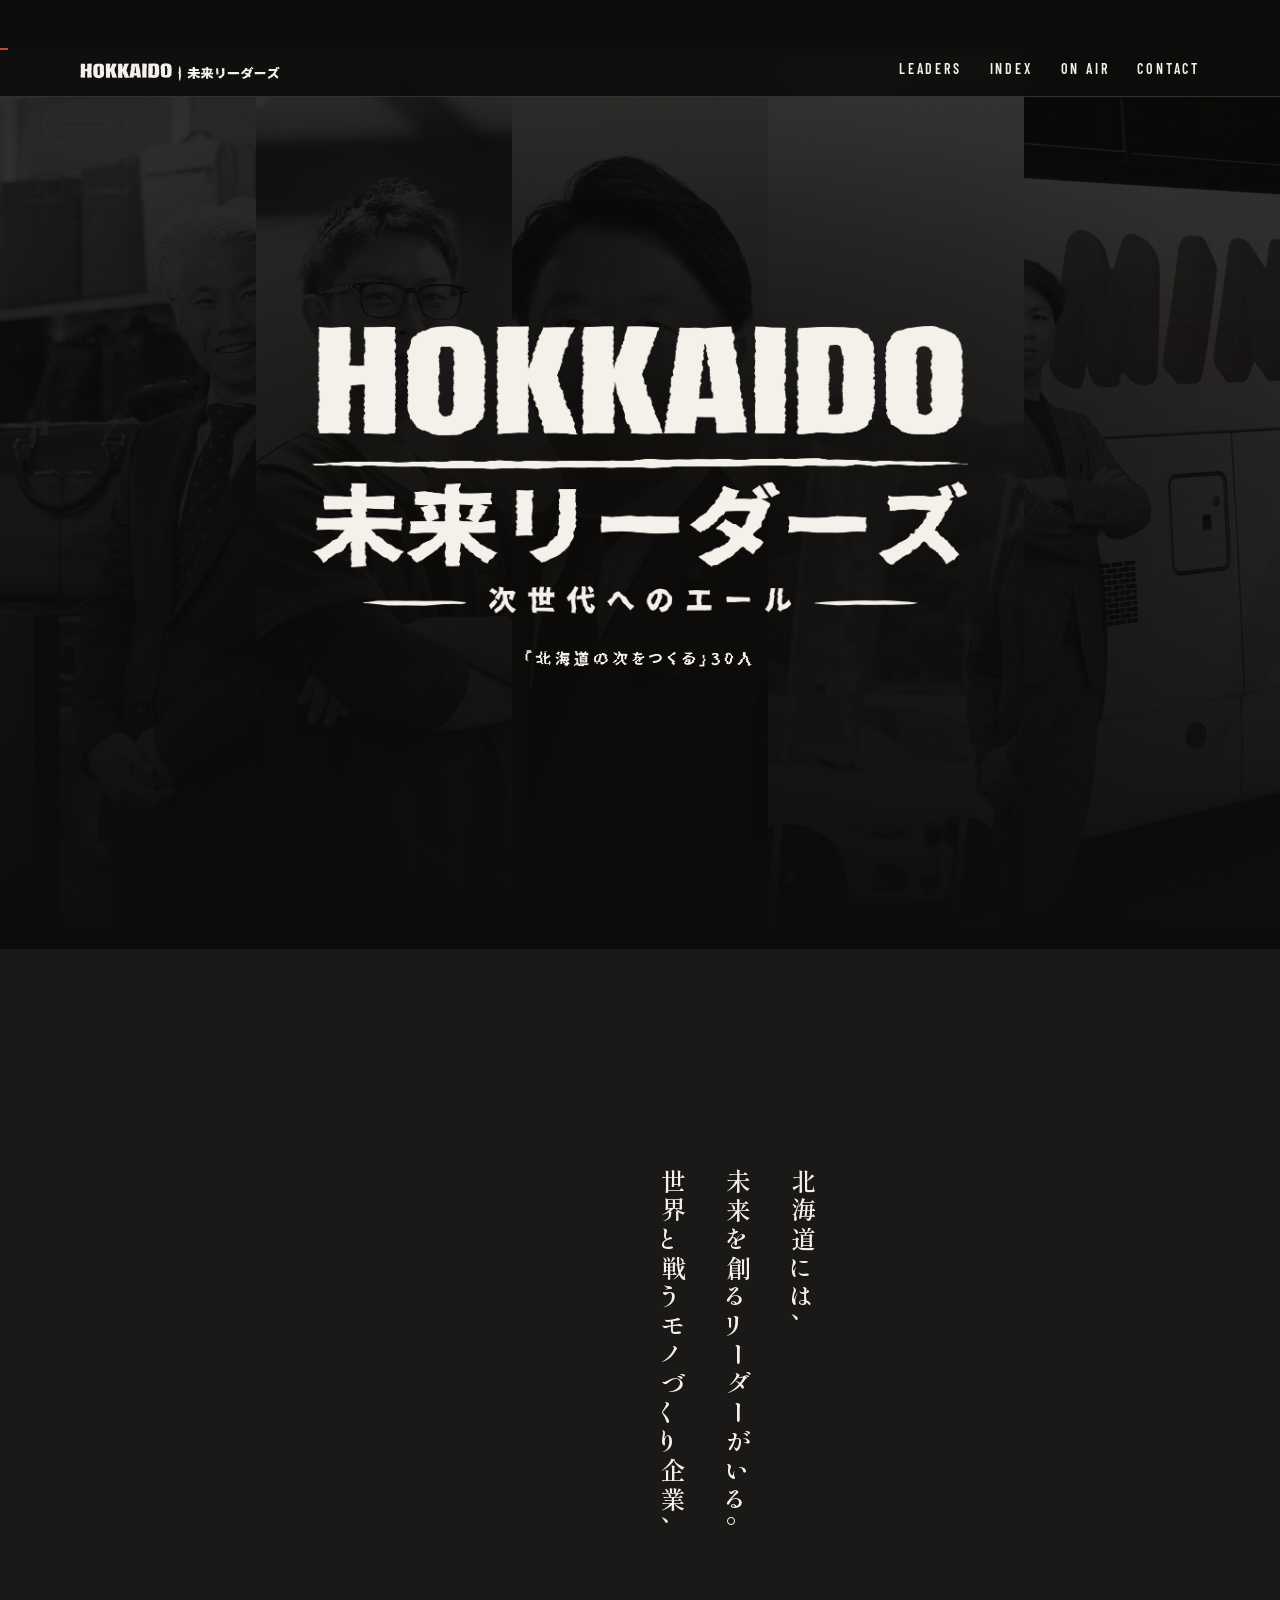
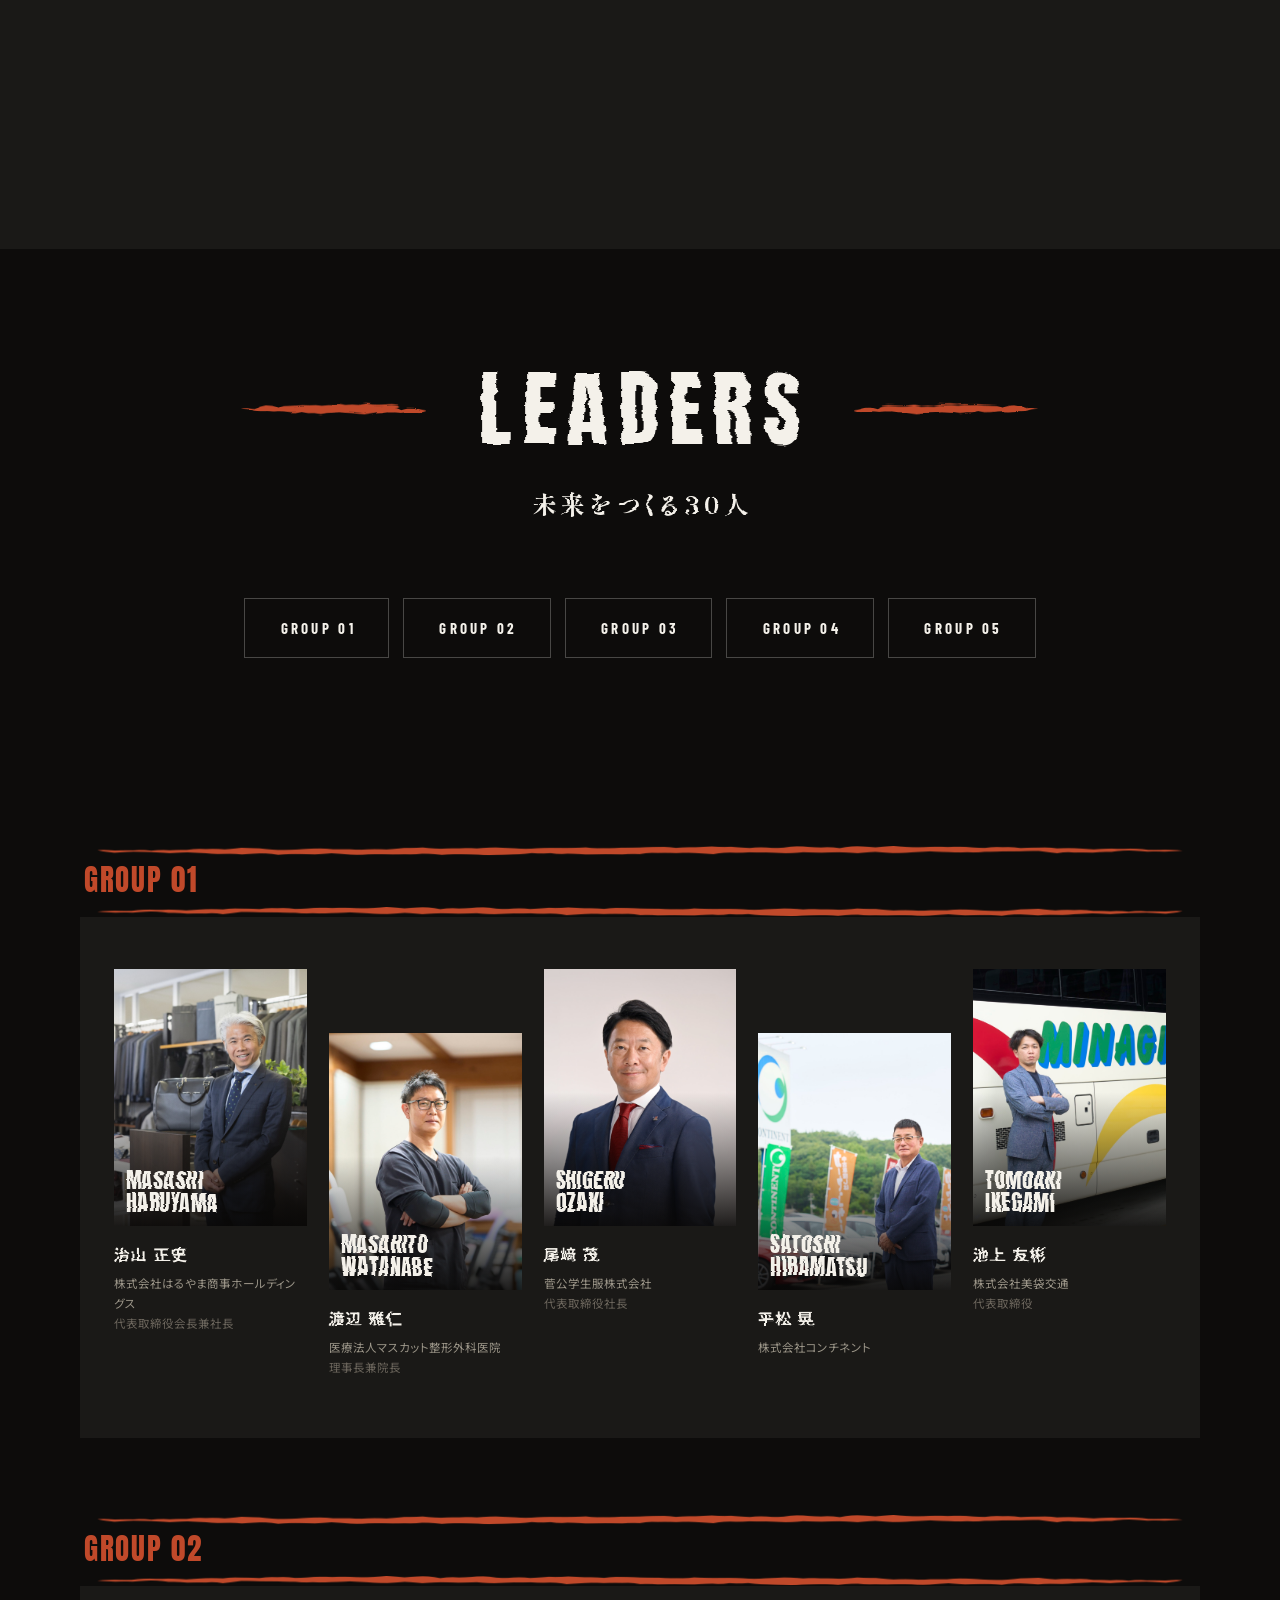
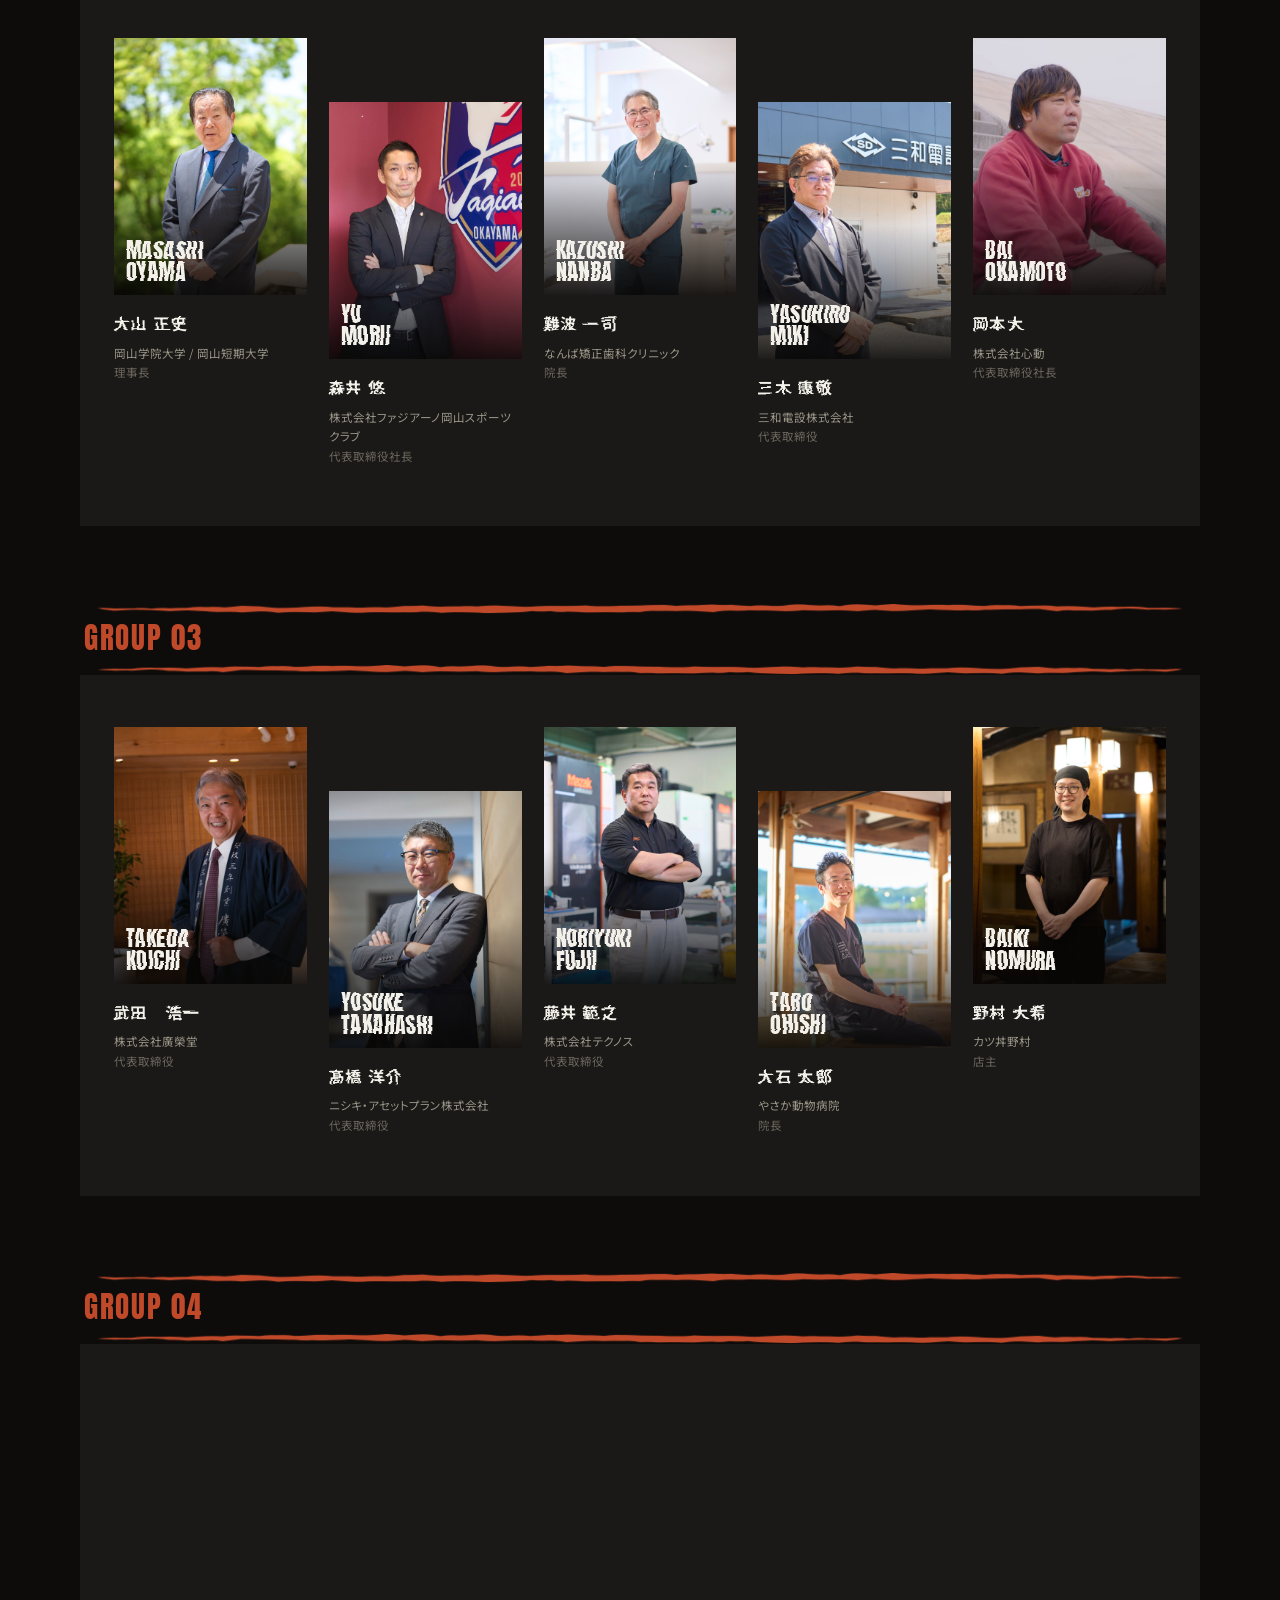
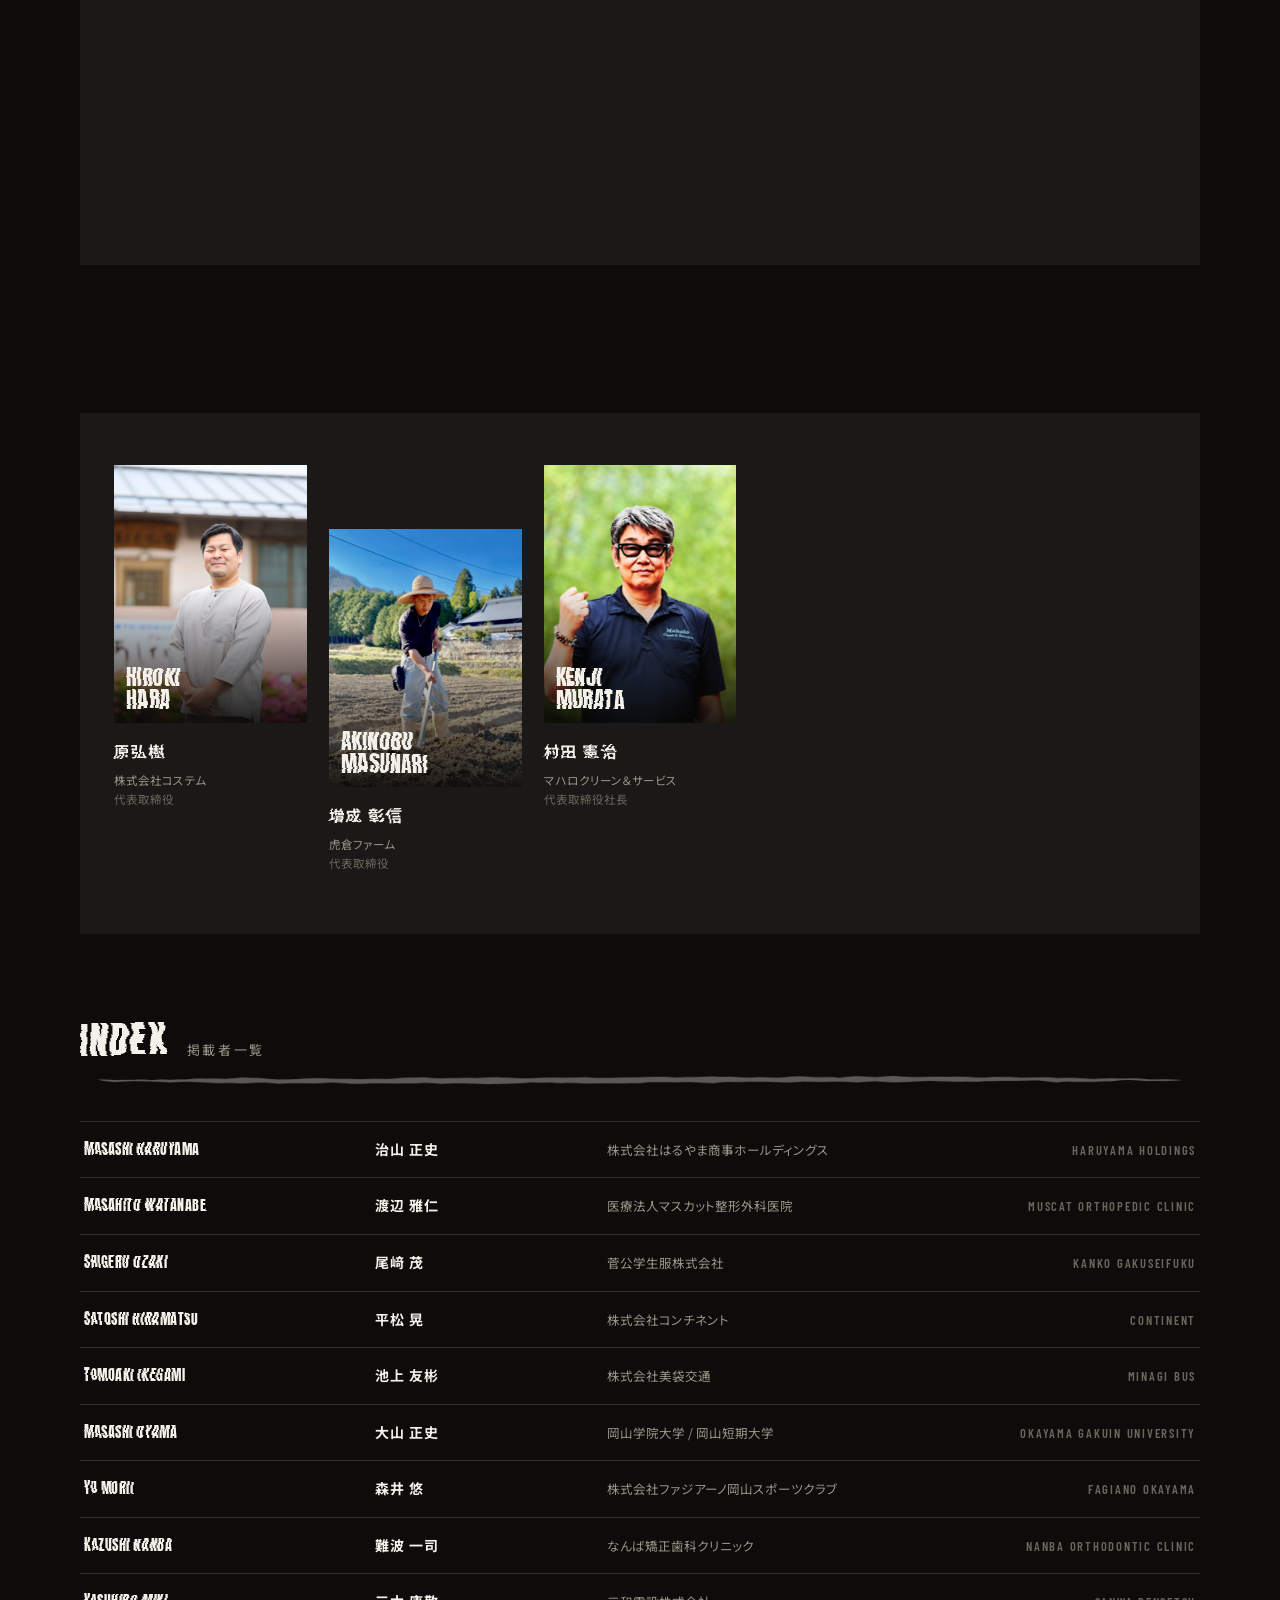
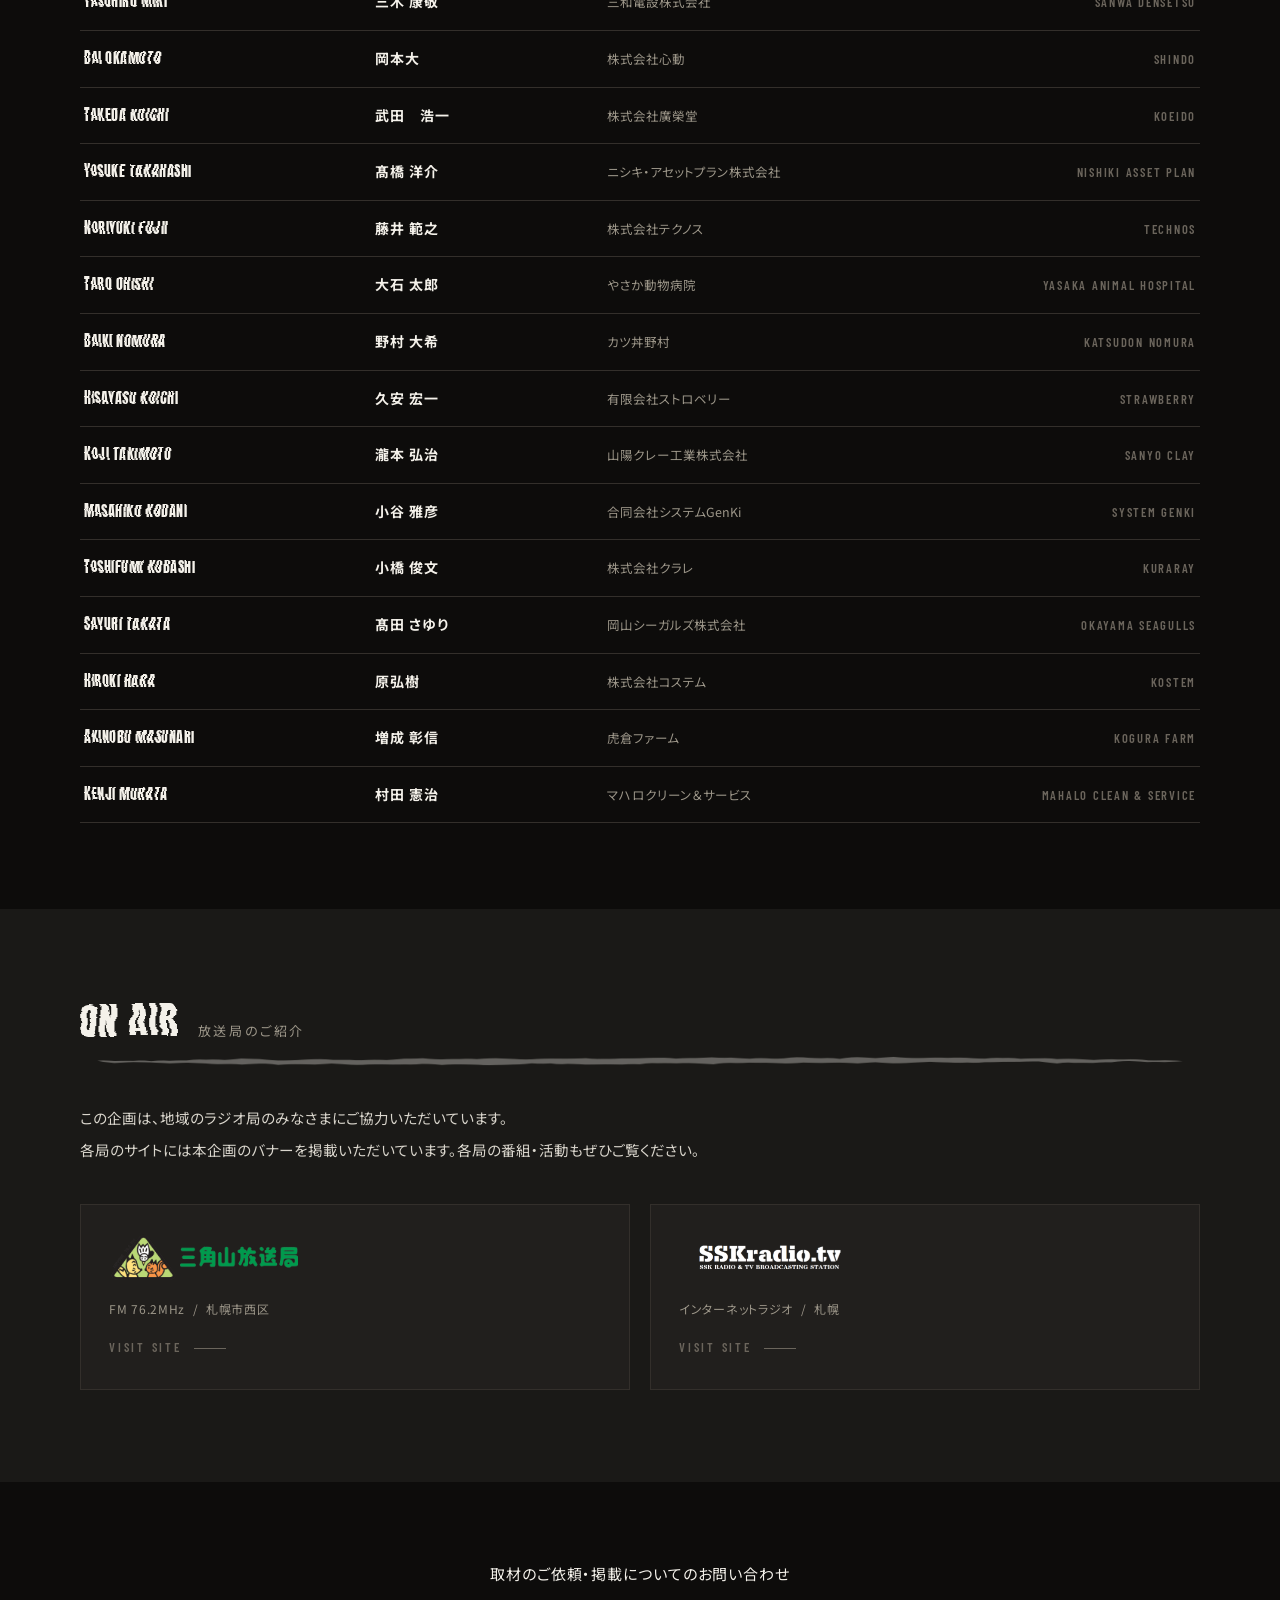
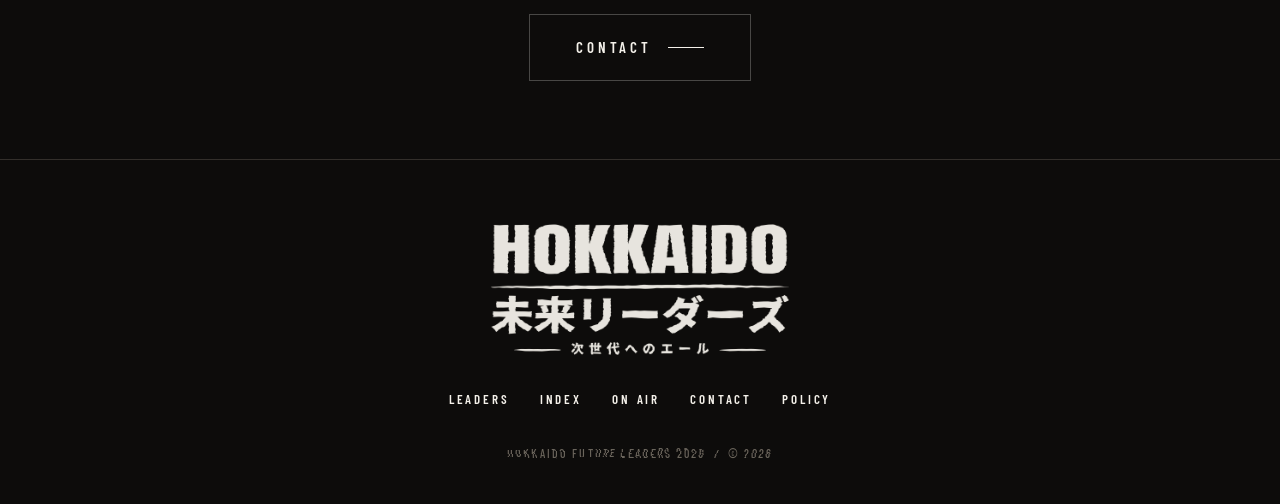
==== index.html @ ce57f274 "HOKKAIDO 未来リーダーズ 静的サイト一式 - トップ / 記事 / ポリシー / お問い合わせの 4 ページ - 記事は article.html?id=<slug> の 1 テンプレート +" ====
<!DOCTYPE html>
<html lang="ja">
<head>
<meta charset="utf-8">
<meta name="viewport" content="width=device-width,initial-scale=1">
<title>HOKKAIDO 未来リーダーズ 2026 ─ 次世代へのエール</title>
<meta name="description" content="北海道には、未来を創造するリーダーがいる。各地で事業を営む30人の言葉を記録するインタビューメディア。">
<link rel="preconnect" href="https://fonts.googleapis.com">
<link rel="preconnect" href="https://fonts.gstatic.com" crossorigin>
<link href="https://fonts.googleapis.com/css2?family=Anton&family=Barlow+Condensed:wght@500;600;700&family=Noto+Sans+JP:wght@400;500;700;900&family=Shippori+Mincho:wght@600;800&display=swap" rel="stylesheet">
<link rel="stylesheet" href="assets/css/style.css">
</head>
<body>

<!-- ロゴと同じ荒れた質感をつくるフィルター群 -->
<svg class="u-defs" aria-hidden="true" focusable="false"><defs>
  <filter id="rough" x="-8%" y="-18%" width="116%" height="136%">
    <feTurbulence type="fractalNoise" baseFrequency="0.011 0.08" numOctaves="3" seed="7" result="n"/>
    <feDisplacementMap in="SourceGraphic" in2="n" scale="9" xChannelSelector="R" yChannelSelector="G"/>
  </filter>
  <filter id="rough-s" x="-6%" y="-14%" width="112%" height="128%">
    <feTurbulence type="fractalNoise" baseFrequency="0.018 0.11" numOctaves="2" seed="3" result="n"/>
    <feDisplacementMap in="SourceGraphic" in2="n" scale="4.2" xChannelSelector="R" yChannelSelector="G"/>
  </filter>
</defs></svg>

<header class="l-header">
  <div class="l-header__bar">
    <a class="l-header__logo" href="index.html"><img src="assets/img/logo_h_white.png" alt="HOKKAIDO 未来リーダーズ"></a>
    <nav class="l-header__nav">
      <a href="#leaders">LEADERS</a><a href="#index">INDEX</a>
      <a href="#media">ON AIR</a><a href="contact.html">CONTACT</a>
    </nav>
  </div>
</header>

<main>

  <section class="p-hero">
    <!-- 横に流れる人物写真は assets/js/site.js が data.js から生成します -->
    <div class="p-hero__strip"></div>
      <div class="p-hero__cell p-hero__cell--2"></div>
      <div class="p-hero__cell p-hero__cell--3"></div>
      <div class="p-hero__cell p-hero__cell--4"></div>
      <div class="p-hero__cell p-hero__cell--5"></div>
      <div class="p-hero__cell p-hero__cell--6"></div>
    </div>
    <div class="p-hero__veil"></div>
    <div class="p-hero__body">
      <img class="p-hero__logo" src="assets/img/logo_white.png" alt="HOKKAIDO 未来リーダーズ 次世代へのエール">
      <p class="p-hero__cap">「北海道の次をつくる」30人</p>
    </div>
  </section>

  <section class="p-intro">
    <div class="l-wrap">
      <div class="p-intro__grid">
        <p class="p-intro__copy">
          北海道には、<br>未来を創るリーダーがいる。<br>
          世界と戦うモノづくり企業、<br>
          新たな価値を生み出す起業家、<br>
          地域の絆を深めるキーパーソン……<br>
          その最前線に迫るストーリー。
        </p>
      </div>
    </div>
  </section>

  <section class="p-display">
    <div class="l-wrap">
      <h2 class="p-display__ttl">LEADERS</h2>
      <p class="p-display__sub">未来をつくる30人</p>
      <nav class="p-display__nav">
        <a href="#group1">GROUP 01</a><a href="#group2">GROUP 02</a><a href="#group3">GROUP 03</a><a href="#group4">GROUP 04</a><a href="#group5">GROUP 05</a>
      </nav>
    </div>
  </section>

  <div id="leaders"></div>
    <section class="p-group" id="group1">
      <div class="l-wrap">
        <div class="c-ghead">
          <h2 class="c-ghead__ttl">GROUP 01</h2>
        </div>
        <div class="c-panel">
          <div class="c-row">
          <article class="c-p">
            <a class="c-p__link" href="article.html?id=haruyama">
              <div class="c-p__ph">
                <img src="assets/img/people/haruyama/face.jpg" alt="治山 正史" loading="lazy">
                <span class="c-p__en">MASASHI<br>HARUYAMA</span>
              </div>
              <h3 class="c-p__jp">治山 正史</h3>
              <p class="c-p__co">株式会社はるやま商事ホールディングス<br><span>代表取締役会長兼社長</span></p>
            </a>
          </article>
          <article class="c-p c-p--down">
            <a class="c-p__link" href="article.html?id=muscat">
              <div class="c-p__ph">
                <img src="assets/img/people/muscat/face.jpg" alt="渡辺 雅仁" loading="lazy">
                <span class="c-p__en">MASAHITO<br>WATANABE</span>
              </div>
              <h3 class="c-p__jp">渡辺 雅仁</h3>
              <p class="c-p__co">医療法人マスカット整形外科医院<br><span>理事長兼院長</span></p>
            </a>
          </article>
          <article class="c-p">
            <a class="c-p__link" href="article.html?id=kanko-gakuseifuku">
              <div class="c-p__ph">
                <img src="assets/img/people/kanko-gakuseifuku/face.jpg" alt="尾﨑 茂" loading="lazy">
                <span class="c-p__en">SHIGERU<br>OZAKI</span>
              </div>
              <h3 class="c-p__jp">尾﨑 茂</h3>
              <p class="c-p__co">菅公学生服株式会社<br><span>代表取締役社長</span></p>
            </a>
          </article>
          <article class="c-p c-p--down">
            <a class="c-p__link" href="article.html?id=conti-nent">
              <div class="c-p__ph">
                <img src="assets/img/people/conti-nent/face.jpg" alt="平松 晃" loading="lazy">
                <span class="c-p__en">SATOSHI<br>HIRAMATSU</span>
              </div>
              <h3 class="c-p__jp">平松 晃</h3>
              <p class="c-p__co">株式会社コンチネント</p>
            </a>
          </article>
          <article class="c-p">
            <a class="c-p__link" href="article.html?id=minagi-bus">
              <div class="c-p__ph">
                <img src="assets/img/people/minagi-bus/face.jpg" alt="池上 友彬" loading="lazy">
                <span class="c-p__en">TOMOAKI<br>IKEGAMI</span>
              </div>
              <h3 class="c-p__jp">池上 友彬</h3>
              <p class="c-p__co">株式会社美袋交通<br><span>代表取締役</span></p>
            </a>
          </article>
          </div>
        </div>
      </div>
    </section>
    <section class="p-group" id="group2">
      <div class="l-wrap">
        <div class="c-ghead">
          <h2 class="c-ghead__ttl">GROUP 02</h2>
        </div>
        <div class="c-panel">
          <div class="c-row">
          <article class="c-p">
            <a class="c-p__link" href="article.html?id=owc">
              <div class="c-p__ph">
                <img src="assets/img/people/owc/face.jpg" alt="大山 正史" loading="lazy">
                <span class="c-p__en">MASASHI<br>OYAMA</span>
              </div>
              <h3 class="c-p__jp">大山 正史</h3>
              <p class="c-p__co">岡山学院大学 / 岡山短期大学<br><span>理事長</span></p>
            </a>
          </article>
          <article class="c-p c-p--down">
            <a class="c-p__link" href="article.html?id=fagiano-okayama">
              <div class="c-p__ph">
                <img src="assets/img/people/fagiano-okayama/face.jpg" alt="森井 悠" loading="lazy">
                <span class="c-p__en">YU<br>MORII</span>
              </div>
              <h3 class="c-p__jp">森井 悠</h3>
              <p class="c-p__co">株式会社ファジアーノ岡山スポーツクラブ<br><span>代表取締役社長</span></p>
            </a>
          </article>
          <article class="c-p">
            <a class="c-p__link" href="article.html?id=nanba-shika">
              <div class="c-p__ph">
                <img src="assets/img/people/nanba-shika/face.jpg" alt="難波 一司" loading="lazy">
                <span class="c-p__en">KAZUSHI<br>NANBA</span>
              </div>
              <h3 class="c-p__jp">難波 一司</h3>
              <p class="c-p__co">なんば矯正歯科クリニック<br><span>院長</span></p>
            </a>
          </article>
          <article class="c-p c-p--down">
            <a class="c-p__link" href="article.html?id=sanwadc">
              <div class="c-p__ph">
                <img src="assets/img/people/sanwadc/face.jpg" alt="三木 康敬" loading="lazy">
                <span class="c-p__en">YASUHIRO<br>MIKI</span>
              </div>
              <h3 class="c-p__jp">三木 康敬</h3>
              <p class="c-p__co">三和電設株式会社<br><span>代表取締役</span></p>
            </a>
          </article>
          <article class="c-p">
            <a class="c-p__link" href="article.html?id=shindou">
              <div class="c-p__ph">
                <img src="assets/img/people/shindou/face.jpg" alt="岡本大" loading="lazy">
                <span class="c-p__en">DAI<br>OKAMOTO</span>
              </div>
              <h3 class="c-p__jp">岡本大</h3>
              <p class="c-p__co">株式会社心動<br><span>代表取締役社長</span></p>
            </a>
          </article>
          </div>
        </div>
      </div>
    </section>
    <section class="p-group" id="group3">
      <div class="l-wrap">
        <div class="c-ghead">
          <h2 class="c-ghead__ttl">GROUP 03</h2>
        </div>
        <div class="c-panel">
          <div class="c-row">
          <article class="c-p">
            <a class="c-p__link" href="article.html?id=koeido">
              <div class="c-p__ph">
                <img src="assets/img/people/koeido/face.jpg" alt="武田　浩一" loading="lazy">
                <span class="c-p__en">TAKEDA<br>KOICHI</span>
              </div>
              <h3 class="c-p__jp">武田　浩一</h3>
              <p class="c-p__co">株式会社廣榮堂<br><span>代表取締役</span></p>
            </a>
          </article>
          <article class="c-p c-p--down">
            <a class="c-p__link" href="article.html?id=nishiki-ap">
              <div class="c-p__ph">
                <img src="assets/img/people/nishiki-ap/face.jpg" alt="髙橋 洋介" loading="lazy">
                <span class="c-p__en">YOSUKE<br>TAKAHASHI</span>
              </div>
              <h3 class="c-p__jp">髙橋 洋介</h3>
              <p class="c-p__co">ニシキ・アセットプラン株式会社<br><span>代表取締役</span></p>
            </a>
          </article>
          <article class="c-p">
            <a class="c-p__link" href="article.html?id=technos">
              <div class="c-p__ph">
                <img src="assets/img/people/technos/face.jpg" alt="藤井 範之" loading="lazy">
                <span class="c-p__en">NORIYUKI<br>FUJII</span>
              </div>
              <h3 class="c-p__jp">藤井 範之</h3>
              <p class="c-p__co">株式会社テクノス<br><span>代表取締役</span></p>
            </a>
          </article>
          <article class="c-p c-p--down">
            <a class="c-p__link" href="article.html?id=yasaka">
              <div class="c-p__ph">
                <img src="assets/img/people/yasaka/face.jpg" alt="大石 太郎" loading="lazy">
                <span class="c-p__en">TARO<br>OHISHI</span>
              </div>
              <h3 class="c-p__jp">大石 太郎</h3>
              <p class="c-p__co">やさか動物病院<br><span>院長</span></p>
            </a>
          </article>
          <article class="c-p">
            <a class="c-p__link" href="article.html?id=katsudon_nomura">
              <div class="c-p__ph">
                <img src="assets/img/people/katsudon_nomura/face.jpg" alt="野村 大希" loading="lazy">
                <span class="c-p__en">DAIKI<br>NOMURA</span>
              </div>
              <h3 class="c-p__jp">野村 大希</h3>
              <p class="c-p__co">カツ丼野村<br><span>店主</span></p>
            </a>
          </article>
          </div>
        </div>
      </div>
    </section>
    <section class="p-group" id="group4">
      <div class="l-wrap">
        <div class="c-ghead">
          <h2 class="c-ghead__ttl">GROUP 04</h2>
        </div>
        <div class="c-panel">
          <div class="c-row">
          <article class="c-p">
            <a class="c-p__link" href="article.html?id=strawberry-okayama">
              <div class="c-p__ph">
                <img src="assets/img/people/strawberry-okayama/face.jpg" alt="久安 宏一" loading="lazy">
                <span class="c-p__en">HISAYASU<br>KOICHI</span>
              </div>
              <h3 class="c-p__jp">久安 宏一</h3>
              <p class="c-p__co">有限会社ストロベリー<br><span>代表取締役</span></p>
            </a>
          </article>
          <article class="c-p c-p--down">
            <a class="c-p__link" href="article.html?id=sanyou-clay">
              <div class="c-p__ph">
                <img src="assets/img/people/sanyou-clay/face.jpg" alt="瀧本 弘治" loading="lazy">
                <span class="c-p__en">KOJI<br>TAKIMOTO</span>
              </div>
              <h3 class="c-p__jp">瀧本 弘治</h3>
              <p class="c-p__co">山陽クレー工業株式会社<br><span>代表取締役社長</span></p>
            </a>
          </article>
          <article class="c-p">
            <a class="c-p__link" href="article.html?id=genki">
              <div class="c-p__ph">
                <img src="assets/img/people/genki/face.jpg" alt="小谷 雅彦" loading="lazy">
                <span class="c-p__en">MASAHIKO<br>KODANI</span>
              </div>
              <h3 class="c-p__jp">小谷 雅彦</h3>
              <p class="c-p__co">合同会社システムGenKi<br><span>代表取締役社長</span></p>
            </a>
          </article>
          <article class="c-p c-p--down">
            <a class="c-p__link" href="article.html?id=kuraray">
              <div class="c-p__ph">
                <img src="assets/img/people/kuraray/face.jpg" alt="小橋 俊文" loading="lazy">
                <span class="c-p__en">TOSHIFUMI<br>KOBASHI</span>
              </div>
              <h3 class="c-p__jp">小橋 俊文</h3>
              <p class="c-p__co">株式会社クラレ<br><span>倉敷事業所長</span></p>
            </a>
          </article>
          <article class="c-p">
            <a class="c-p__link" href="article.html?id=v-seagulls">
              <div class="c-p__ph">
                <img src="assets/img/people/v-seagulls/face.jpg" alt="髙田 さゆり" loading="lazy">
                <span class="c-p__en">SAYURI<br>TAKATA</span>
              </div>
              <h3 class="c-p__jp">髙田 さゆり</h3>
              <p class="c-p__co">岡山シーガルズ株式会社<br><span>代表取締役</span></p>
            </a>
          </article>
          </div>
        </div>
      </div>
    </section>
    <section class="p-group" id="group5">
      <div class="l-wrap">
        <div class="c-ghead">
          <h2 class="c-ghead__ttl">GROUP 05</h2>
        </div>
        <div class="c-panel">
          <div class="c-row">
          <article class="c-p">
            <a class="c-p__link" href="article.html?id=asitari">
              <div class="c-p__ph">
                <img src="assets/img/people/asitari/face.jpg" alt="原弘樹" loading="lazy">
                <span class="c-p__en">HIROKI<br>HARA</span>
              </div>
              <h3 class="c-p__jp">原弘樹</h3>
              <p class="c-p__co">株式会社コステム<br><span>代表取締役</span></p>
            </a>
          </article>
          <article class="c-p c-p--down">
            <a class="c-p__link" href="article.html?id=kogura-farm">
              <div class="c-p__ph">
                <img src="assets/img/people/kogura-farm/face.jpg" alt="増成 彰信" loading="lazy">
                <span class="c-p__en">AKINOBU<br>MASUNARI</span>
              </div>
              <h3 class="c-p__jp">増成 彰信</h3>
              <p class="c-p__co">虎倉ファーム<br><span>代表取締役</span></p>
            </a>
          </article>
          <article class="c-p">
            <a class="c-p__link" href="article.html?id=mahalo-clean">
              <div class="c-p__ph">
                <img src="assets/img/people/mahalo-clean/face.jpg" alt="村田 憲治" loading="lazy">
                <span class="c-p__en">KENJI<br>MURATA</span>
              </div>
              <h3 class="c-p__jp">村田 憲治</h3>
              <p class="c-p__co">マハロクリーン＆サービス<br><span>代表取締役社長</span></p>
            </a>
          </article>
          </div>
        </div>
      </div>
    </section>

  <section class="p-index" id="index">
    <div class="l-wrap">
      <div class="c-shead"><h2 class="c-shead__en">INDEX</h2><p class="c-shead__ja">掲載者一覧</p></div>
      <ol class="c-idx">
        <li class="c-idx__row"><a href="article.html?id=haruyama">
          <span class="en">MASASHI HARUYAMA</span>
          <span class="jp">治山 正史</span><span class="co">株式会社はるやま商事ホールディングス</span>
          <span class="ar">HARUYAMA HOLDINGS</span></a></li>
        <li class="c-idx__row"><a href="article.html?id=muscat">
          <span class="en">MASAHITO WATANABE</span>
          <span class="jp">渡辺 雅仁</span><span class="co">医療法人マスカット整形外科医院</span>
          <span class="ar">MUSCAT ORTHOPEDIC CLINIC</span></a></li>
        <li class="c-idx__row"><a href="article.html?id=kanko-gakuseifuku">
          <span class="en">SHIGERU OZAKI</span>
          <span class="jp">尾﨑 茂</span><span class="co">菅公学生服株式会社</span>
          <span class="ar">KANKO GAKUSEIFUKU</span></a></li>
        <li class="c-idx__row"><a href="article.html?id=conti-nent">
          <span class="en">SATOSHI HIRAMATSU</span>
          <span class="jp">平松 晃</span><span class="co">株式会社コンチネント</span>
          <span class="ar">CONTINENT</span></a></li>
        <li class="c-idx__row"><a href="article.html?id=minagi-bus">
          <span class="en">TOMOAKI IKEGAMI</span>
          <span class="jp">池上 友彬</span><span class="co">株式会社美袋交通</span>
          <span class="ar">MINAGI BUS</span></a></li>
        <li class="c-idx__row"><a href="article.html?id=owc">
          <span class="en">MASASHI OYAMA</span>
          <span class="jp">大山 正史</span><span class="co">岡山学院大学 / 岡山短期大学</span>
          <span class="ar">OKAYAMA GAKUIN UNIVERSITY</span></a></li>
        <li class="c-idx__row"><a href="article.html?id=fagiano-okayama">
          <span class="en">YU MORII</span>
          <span class="jp">森井 悠</span><span class="co">株式会社ファジアーノ岡山スポーツクラブ</span>
          <span class="ar">FAGIANO OKAYAMA</span></a></li>
        <li class="c-idx__row"><a href="article.html?id=nanba-shika">
          <span class="en">KAZUSHI NANBA</span>
          <span class="jp">難波 一司</span><span class="co">なんば矯正歯科クリニック</span>
          <span class="ar">NANBA ORTHODONTIC CLINIC</span></a></li>
        <li class="c-idx__row"><a href="article.html?id=sanwadc">
          <span class="en">YASUHIRO MIKI</span>
          <span class="jp">三木 康敬</span><span class="co">三和電設株式会社</span>
          <span class="ar">SANWA DENSETSU</span></a></li>
        <li class="c-idx__row"><a href="article.html?id=shindou">
          <span class="en">DAI OKAMOTO</span>
          <span class="jp">岡本大</span><span class="co">株式会社心動</span>
          <span class="ar">SHINDO</span></a></li>
        <li class="c-idx__row"><a href="article.html?id=koeido">
          <span class="en">TAKEDA KOICHI</span>
          <span class="jp">武田　浩一</span><span class="co">株式会社廣榮堂</span>
          <span class="ar">KOEIDO</span></a></li>
        <li class="c-idx__row"><a href="article.html?id=nishiki-ap">
          <span class="en">YOSUKE TAKAHASHI</span>
          <span class="jp">髙橋 洋介</span><span class="co">ニシキ・アセットプラン株式会社</span>
          <span class="ar">NISHIKI ASSET PLAN</span></a></li>
        <li class="c-idx__row"><a href="article.html?id=technos">
          <span class="en">NORIYUKI FUJII</span>
          <span class="jp">藤井 範之</span><span class="co">株式会社テクノス</span>
          <span class="ar">TECHNOS</span></a></li>
        <li class="c-idx__row"><a href="article.html?id=yasaka">
          <span class="en">TARO OHISHI</span>
          <span class="jp">大石 太郎</span><span class="co">やさか動物病院</span>
          <span class="ar">YASAKA ANIMAL HOSPITAL</span></a></li>
        <li class="c-idx__row"><a href="article.html?id=katsudon_nomura">
          <span class="en">DAIKI NOMURA</span>
          <span class="jp">野村 大希</span><span class="co">カツ丼野村</span>
          <span class="ar">KATSUDON NOMURA</span></a></li>
        <li class="c-idx__row"><a href="article.html?id=strawberry-okayama">
          <span class="en">HISAYASU KOICHI</span>
          <span class="jp">久安 宏一</span><span class="co">有限会社ストロベリー</span>
          <span class="ar">STRAWBERRY</span></a></li>
        <li class="c-idx__row"><a href="article.html?id=sanyou-clay">
          <span class="en">KOJI TAKIMOTO</span>
          <span class="jp">瀧本 弘治</span><span class="co">山陽クレー工業株式会社</span>
          <span class="ar">SANYO CLAY</span></a></li>
        <li class="c-idx__row"><a href="article.html?id=genki">
          <span class="en">MASAHIKO KODANI</span>
          <span class="jp">小谷 雅彦</span><span class="co">合同会社システムGenKi</span>
          <span class="ar">SYSTEM GENKI</span></a></li>
        <li class="c-idx__row"><a href="article.html?id=kuraray">
          <span class="en">TOSHIFUMI KOBASHI</span>
          <span class="jp">小橋 俊文</span><span class="co">株式会社クラレ</span>
          <span class="ar">KURARAY</span></a></li>
        <li class="c-idx__row"><a href="article.html?id=v-seagulls">
          <span class="en">SAYURI TAKATA</span>
          <span class="jp">髙田 さゆり</span><span class="co">岡山シーガルズ株式会社</span>
          <span class="ar">OKAYAMA SEAGULLS</span></a></li>
        <li class="c-idx__row"><a href="article.html?id=asitari">
          <span class="en">HIROKI HARA</span>
          <span class="jp">原弘樹</span><span class="co">株式会社コステム</span>
          <span class="ar">KOSTEM</span></a></li>
        <li class="c-idx__row"><a href="article.html?id=kogura-farm">
          <span class="en">AKINOBU MASUNARI</span>
          <span class="jp">増成 彰信</span><span class="co">虎倉ファーム</span>
          <span class="ar">KOGURA FARM</span></a></li>
        <li class="c-idx__row"><a href="article.html?id=mahalo-clean">
          <span class="en">KENJI MURATA</span>
          <span class="jp">村田 憲治</span><span class="co">マハロクリーン＆サービス</span>
          <span class="ar">MAHALO CLEAN & SERVICE</span></a></li>
      </ol>
    </div>
  </section>

  <section class="p-media" id="media">
    <div class="l-wrap">
      <div class="c-shead"><h2 class="c-shead__en">ON AIR</h2><p class="c-shead__ja">放送局のご紹介</p></div>
      <p class="p-media__lead">この企画は、地域のラジオ局のみなさまにご協力いただいています。<br>各局のサイトには本企画のバナーを掲載いただいています。各局の番組・活動もぜひご覧ください。</p>
      <div class="p-media__list">

        <a class="c-bnr" href="https://www.sankakuyama.co.jp/" target="_blank" rel="noopener">
          <span class="c-bnr__logo"><img src="assets/img/bnr_sankakuyama.png" alt="三角山放送局"></span>
          <span class="c-bnr__note">FM 76.2MHz &nbsp;/&nbsp; 札幌市西区</span>
          <span class="c-bnr__go">VISIT SITE<i></i></span>
        </a>

        <a class="c-bnr" href="https://sskradio.tv/" target="_blank" rel="noopener">
          <span class="c-bnr__logo c-bnr__logo--blend"><img src="assets/img/bnr_sskradio.png" alt="SSKradio.tv"></span>
          <span class="c-bnr__note">インターネットラジオ &nbsp;/&nbsp; 札幌</span>
          <span class="c-bnr__go">VISIT SITE<i></i></span>
        </a>

      </div>
      <!-- 各局のロゴは assets/img/bnr_*.png。差し替えるときは同じファイル名に置くだけです -->
    </div>
  </section>

  <section class="p-contact" id="contact">
    <div class="l-wrap">
      <p class="p-contact__lead">取材のご依頼・掲載についてのお問い合わせ</p>
      <a class="p-contact__btn" href="contact.html">CONTACT<i></i></a>
    </div>
  </section>

</main>

<footer class="l-footer">
  <div class="l-wrap">
    <img class="l-footer__logo" src="assets/img/logo_white.png" alt="HOKKAIDO 未来リーダーズ">
    <nav class="l-footer__nav"><a href="#leaders">LEADERS</a><a href="#index">INDEX</a><a href="#media">ON AIR</a><a href="contact.html">CONTACT</a><a href="policy.html">POLICY</a></nav>
    <p class="l-footer__cr">HOKKAIDO FUTURE LEADERS 2026 &nbsp;/&nbsp; &copy; 2026</p>
  </div>
</footer>

<script src="assets/js/data.js"></script>
<script src="assets/js/site.js"></script>
</body>
</html>
---- assets/css/style.css ----
@charset "utf-8";

/* ============================================================
   Foundation
   ============================================================ */
:root{
  --bg:#0D0C0B;
  --panel:#1A1917;
  --panel-2:#211F1D;
  --line:#332F2B;
  --paper:#F4F1EA;
  --ash:#9C9689;
  --ash-2:#6B655C;
  --accent:#C0492A;

  --wrap:1200px;
  --gut:40px;

  --f-dp:"Anton",sans-serif;
  --f-en:"Barlow Condensed",sans-serif;
  --f-jp:"Noto Sans JP",sans-serif;
  --f-mc:"Shippori Mincho",serif;

  /* ロゴと同じ手描き罫線（mask 用。file:// でも読めるよう埋め込み） */
  --rule-wide:url("[data-uri]");
  --rule-short:url("[data-uri]");
}
*,*::before,*::after{box-sizing:border-box}
html{scroll-behavior:smooth;scroll-snap-type:y proximity}
/* 画面いっぱいの 2 セクションだけピタッと止める */
.p-hero,.p-intro{scroll-snap-align:start;scroll-snap-stop:always}
@media (max-width:1100px){html{scroll-snap-type:none}}
@media (prefers-reduced-motion:reduce){html{scroll-snap-type:none;scroll-behavior:auto}}
body{
  margin:0;background:var(--bg);color:var(--paper);
  font-family:var(--f-jp);line-height:1.9;
  font-feature-settings:"palt" 1;-webkit-font-smoothing:antialiased;
}
img{display:block;max-width:100%;height:auto}
a{color:inherit;text-decoration:none}
ul,ol,dl,dd{margin:0;padding:0;list-style:none}
h1,h2,h3,p,figure,dl{margin:0}

/* ============================================================
   Layout
   ============================================================ */
.l-wrap{max-width:var(--wrap);margin-inline:auto;padding-inline:var(--gut);position:relative;z-index:2}

/* ---- 縦に流れるロゴタイプ ---- */
.l-rail{position:fixed;top:0;height:100vh;width:270px;overflow:hidden;z-index:1;
  pointer-events:none;user-select:none}
.l-rail--left{left:0}
.l-rail--right{right:0}
.l-rail__track{position:absolute;top:0;left:0;writing-mode:vertical-rl;white-space:nowrap;
  font-family:var(--f-dp);font-weight:400;font-size:150px;line-height:270px;letter-spacing:.06em;
  color:transparent;-webkit-text-stroke:1.8px rgba(244,241,234,.12);
  animation:rail-scroll 150s linear infinite}
.l-rail--right .l-rail__track{animation-direction:reverse;
  -webkit-text-stroke-color:rgba(192,73,42,.22)}
@keyframes rail-scroll{from{transform:translateY(0)}to{transform:translateY(-50%)}}

/* ---- 1 文字ずつ出す（タイプライター） ---- */
.u-t{opacity:0;transition:opacity .28s ease}
.u-t.is-on{opacity:1}

/* ---- スクロール連動の出方（クラスは JS が付与） ---- */
.js-up{opacity:0;transform:translateY(22px);
  transition:opacity .8s ease,transform .8s cubic-bezier(.2,.7,.2,1)}
.js-left{opacity:0;transform:translateX(-26px);
  transition:opacity .7s ease,transform .7s cubic-bezier(.2,.7,.2,1)}
/* ワイプは要素自体を clip せず、上に被せた幕を動かす
   （clip-path で潰すと IntersectionObserver が画面外と判定してしまうため） */
.js-mask{position:relative;overflow:hidden}
.js-mask::after{content:"";position:absolute;inset:0;z-index:6;background:var(--bg);
  transform:translateY(0);transition:transform 1.05s cubic-bezier(.2,.7,.2,1)}
.js-pop{opacity:0;transform:scale(.92);
  transition:opacity .55s ease,transform .55s cubic-bezier(.2,1.3,.4,1)}
.js-up.is-in,.js-left.is-in,.js-pop.is-in{opacity:1;transform:none}
.js-mask.is-in::after{transform:translateY(-101%)}

/* ---- ヒーローの登場（CSS だけで完結） ---- */
.p-hero__logo{animation:hero-in 1.15s cubic-bezier(.2,.7,.2,1) both}
.p-hero__cap{animation:hero-in .9s .38s cubic-bezier(.2,.7,.2,1) both}
@keyframes hero-in{from{opacity:0;transform:translateY(28px) scale(.98)}to{opacity:1;transform:none}}

/* ---- 上端のスクロール進捗バー ---- */
.l-progress{position:fixed;top:0;left:0;right:0;height:2px;z-index:70;pointer-events:none}
.l-progress i{display:block;height:100%;width:0;background:var(--accent)}

@media (prefers-reduced-motion:reduce){
  .l-rail__track,.p-hero__track{animation:none}
  .p-hero__logo,.p-hero__cap{animation:none}
  .js-up,.js-left,.js-pop{opacity:1;transform:none;transition:none}
  .js-mask::after{display:none}
}
@media (max-width:1700px){.l-rail{width:220px}.l-rail__track{font-size:122px;line-height:220px}}
@media (max-width:1440px){.l-rail{width:170px}.l-rail__track{font-size:94px;line-height:170px}}
@media (max-width:1200px){.l-rail{width:120px}.l-rail__track{font-size:66px;line-height:120px}}
@media (max-width:900px){.l-rail{display:none}}

.l-header{position:sticky;top:0;z-index:60;background:rgba(13,12,11,.92);
  backdrop-filter:blur(8px);border-bottom:1px solid var(--line)}
.l-header__bar{max-width:var(--wrap);margin-inline:auto;padding:14px var(--gut);
  display:flex;align-items:center;justify-content:space-between;gap:24px;
  transition:padding .3s ease}
.l-header.is-scrolled .l-header__bar{padding-top:8px;padding-bottom:8px}
.l-header__logo img{width:250px;transition:width .3s ease}
.l-header.is-scrolled .l-header__logo img{width:200px}
.l-header__nav{display:flex;gap:28px;font-family:var(--f-en);font-weight:600;
  font-size:14px;letter-spacing:.2em}
.l-header__nav a{padding-bottom:3px;border-bottom:2px solid transparent;transition:.2s}
.l-header__nav a:hover{border-bottom-color:var(--accent)}

.l-footer{border-top:1px solid var(--line);padding:64px 0 40px;text-align:center}
.l-footer__logo{width:300px;margin-inline:auto;opacity:.95}
.l-footer__nav{display:flex;justify-content:center;gap:30px;margin-top:32px;
  font-family:var(--f-en);font-weight:600;font-size:13px;letter-spacing:.22em}
.l-footer__cr{margin-top:30px;font-family:var(--f-en);font-weight:500;
  font-size:12px;letter-spacing:.18em;color:var(--ash-2)}

/* ============================================================
   Component
   ============================================================ */
/* ---- ロゴと同じ荒れた輪郭 ----
   SVG フィルター（#rough / #rough-s）で見出しのエッジをちぎれた質感にする。
   小さい文字に掛けると可読性が落ちるので、表示用の大きな文字だけに当てる。 */
.u-defs{position:absolute;width:0;height:0;overflow:hidden}
.p-intro__key,
.p-display__ttl,
.c-shead__en,
.p-page__en{filter:url(#rough)}
.p-hero__cap,
.p-display__sub,
.p-lead__catch,
.p-lead__en,
.p-spot__ttl,
.p-art__prev em,.p-art__next em,
.c-p__jp,
.c-idx__row .en,
.l-footer__cr,
.c-chip,
.c-p__en{filter:url(#rough-s)}

/* 全面に薄いざらつきを重ねる */
.u-grain{position:fixed;inset:0;z-index:80;pointer-events:none;opacity:.07;
  mix-blend-mode:overlay;background-repeat:repeat;background-size:260px 260px;
  background-image:url("data:image/svg+xml;utf8,%3Csvg xmlns=\'http://www.w3.org/2000/svg\' width=\'260\' height=\'260\'%3E%3Cfilter id=\'g\'%3E%3CfeTurbulence type=\'fractalNoise\' baseFrequency=\'0.9\' numOctaves=\'4\' stitchTiles=\'stitch\'/%3E%3C/filter%3E%3Crect width=\'100%25\' height=\'100%25\' filter=\'url(%23g)\'/%3E%3C/svg%3E")}

/* ---- ロゴと同じ手描きの罫線 ----
   ロゴ素材（rule_wide / rule_short）を mask として使い、色だけ差し替えて罫線にする。
   直線の border を置き換えることで、ロゴの荒々しい質感を各所に効かせる。 */
.u-rule{--rule:var(--rule-wide);
  display:block;height:11px;background:currentColor;
  -webkit-mask:var(--rule) no-repeat center/100% 100%;
          mask:var(--rule) no-repeat center/100% 100%}

/* ---- ボタン共通 ----
   細いヘアライン枠。ホバーで左から白がスライドして反転し、字間がわずかに開く。
   個別の指定はフォントとサイズ、--ls（基準の字間）だけ上書きすれば揃います。 */
.c-btn,
.p-display__nav a,
.p-contact__btn,
.c-form__btn,
.p-art__idx,
.p-art__404 a{
  --ls:.24em;
  position:relative;z-index:0;display:inline-flex;align-items:center;justify-content:center;
  gap:16px;padding:18px 46px;background:transparent;color:var(--paper);cursor:pointer;
  border:1px solid rgba(244,241,234,.26);border-radius:0;letter-spacing:var(--ls);
  transition:color .35s ease,border-color .35s ease,letter-spacing .35s ease}
.c-btn::before,
.p-display__nav a::before,
.p-contact__btn::before,
.c-form__btn::before,
.p-art__idx::before,
.p-art__404 a::before{
  content:"";position:absolute;inset:0;z-index:-1;background:var(--paper);
  transform:scaleX(0);transform-origin:right center;
  transition:transform .45s cubic-bezier(.2,.7,.2,1)}
.c-btn:hover,
.p-display__nav a:hover,
.p-contact__btn:hover,
.c-form__btn:hover,
.p-art__idx:hover,
.p-art__404 a:hover{
  color:var(--bg);border-color:var(--paper);letter-spacing:calc(var(--ls) + .04em)}
.c-btn:hover::before,
.p-display__nav a:hover::before,
.p-contact__btn:hover::before,
.c-form__btn:hover::before,
.p-art__idx:hover::before,
.p-art__404 a:hover::before{transform:scaleX(1);transform-origin:left center}

.c-shead{position:relative;display:flex;align-items:baseline;gap:20px;
  padding-bottom:22px;margin-bottom:36px;color:var(--paper)}
.c-shead::after{content:"";position:absolute;left:0;right:0;bottom:0;height:10px;opacity:.34;
  background:currentColor;
  -webkit-mask:var(--rule-wide) no-repeat center/100% 100%;
          mask:var(--rule-wide) no-repeat center/100% 100%}
.c-shead__en{font-family:var(--f-dp);font-weight:400;font-size:38px;letter-spacing:.03em;line-height:1}
.c-shead__en--lg{font-size:34px;line-height:1.2}
.c-shead__ja{font-size:13px;color:var(--ash);letter-spacing:.2em}

/* ---- group heading : Forbes 式のキーライン ---- */

/* ---- person ---- */
.c-row{display:grid;grid-template-columns:repeat(5,1fr);gap:22px;align-items:start}
.c-p--down{margin-top:64px}
.c-p__ph{position:relative;aspect-ratio:3/4;overflow:hidden;background:var(--panel-2)}
.c-p__ph img{position:absolute;inset:0;width:100%;height:100%;object-fit:cover;object-position:50% 22%;
  z-index:1;transition:transform .55s}
.c-p__link:hover .c-p__ph img{transform:scale(1.045)}
.c-p__ph::after{content:"";position:absolute;inset:0;z-index:2;
  background:linear-gradient(to top,rgba(8,7,6,.9) 0%,rgba(8,7,6,0) 52%)}
.c-p__en{position:absolute;left:12px;bottom:11px;z-index:3;font-family:var(--f-dp);
  font-weight:400;font-size:22px;line-height:1.04;letter-spacing:.02em;color:var(--paper)}
.c-p__jp{font-size:16px;font-weight:700;letter-spacing:.08em;margin-top:13px}
.c-p__co{font-size:11.5px;line-height:1.7;color:var(--ash);margin-top:5px}
.c-p__co span{color:var(--ash-2)}
.c-p__link:hover .c-p__ph{filter:brightness(1.14)}
.c-p__jp,.c-p__co{transition:color .25s}
.c-p__link:hover .c-p__jp{color:var(--accent)}
.c-p__ph{transition:filter .35s}

/* ---- index list ---- */
.c-idx{border-top:1px solid var(--line)}
.c-idx__row a{display:grid;grid-template-columns:1.15fr .9fr 1.5fr .9fr;gap:18px;
  align-items:baseline;padding:14px 4px;border-bottom:1px solid var(--line);transition:background .18s}
.c-idx__row a:hover{background:var(--panel)}
.c-idx__row .en{font-family:var(--f-dp);font-size:14px;letter-spacing:.04em}
.c-idx__row .jp{font-size:14px;font-weight:700;letter-spacing:.06em}
.c-idx__row .co{font-size:12.5px;color:var(--ash)}
.c-idx__row .ar{font-family:var(--f-en);font-weight:600;font-size:12.5px;color:var(--ash-2);
  text-align:right;letter-spacing:.14em}

/* ============================================================
   Project
   ============================================================ */
/* ---- hero ---- */
.p-hero{position:relative;z-index:2;height:100vh;min-height:560px;overflow:hidden;display:flex;
  align-items:center;justify-content:center}
.p-hero__strip{position:absolute;inset:0;overflow:hidden}
.p-hero__track{display:flex;height:100%;width:max-content;
  animation-name:strip-scroll;animation-timing-function:linear;animation-iteration-count:infinite}
.p-hero__track img{flex:none;width:20vw;height:100%;object-fit:cover;object-position:50% 22%;
  filter:grayscale(1) contrast(1.08) brightness(.92);opacity:.62}
.p-hero__veil{position:absolute;inset:0;
  background:
    radial-gradient(58% 46% at 50% 50%,rgba(10,9,8,.86) 0%,rgba(10,9,8,.30) 100%),
    linear-gradient(to bottom,rgba(10,9,8,.58) 0%,rgba(10,9,8,.74) 58%,rgba(13,12,11,1) 100%)}
.p-hero__body{position:relative;z-index:3;text-align:center;padding:0 var(--gut)}
.p-hero__logo{width:660px;max-width:100%;margin-inline:auto}
.p-hero__cap{margin-top:30px;font-family:var(--f-jp);font-weight:700;
  font-size:15px;letter-spacing:.26em}

/* ---- intro ---- */
.p-intro{position:relative;background:var(--panel);overflow:hidden;
  min-height:100vh;display:flex;align-items:center;padding:96px 0}
.p-intro > .l-wrap{width:100%}
/* 和文コピーを縦書きにして中央へ */
.p-intro__grid{display:flex;justify-content:center;align-items:center}
.p-intro__copy{writing-mode:vertical-rl;text-orientation:mixed;
  font-family:var(--f-mc);font-weight:600;font-size:clamp(19px,1.95vw,31px);
  line-height:2.6;letter-spacing:.16em;text-align:start}

/* ---- display band : 巨大見出し + タブ ---- */
.p-display{position:relative;text-align:center;overflow:hidden;
  padding:clamp(120px,13vh,200px) 0 clamp(110px,11vh,170px)}
.p-display > .l-wrap{max-width:1440px}
.p-display__ttl{display:flex;align-items:center;justify-content:center;gap:clamp(20px,3vw,44px);
  font-family:var(--f-dp);font-weight:400;font-size:clamp(44px,6.4vw,106px);line-height:1;
  letter-spacing:.13em;text-indent:.13em}
.p-display__ttl::before,.p-display__ttl::after{content:"";flex:none;
  width:min(220px,15vw);height:13px;background:var(--accent);
  -webkit-mask:var(--rule-short) no-repeat center/100% 100%;
          mask:var(--rule-short) no-repeat center/100% 100%}
.p-display__ttl::after{transform:scaleX(-1)}
.p-display__sub{margin-top:clamp(20px,2.4vw,38px);font-family:var(--f-mc);font-weight:800;
  font-size:clamp(17px,1.9vw,30px);letter-spacing:.22em;text-indent:.22em}

/* グループへのボタン */
.p-display__nav{display:flex;flex-wrap:wrap;justify-content:center;gap:14px;
  margin-top:clamp(48px,5.5vw,84px)}
.p-display__nav a{--ls:.22em;font-family:var(--f-en);font-weight:700;font-size:15px;
  padding:15px 32px;text-indent:var(--ls)}

/* ---- groups : Forbes 式パネル ---- */
.p-group{padding:clamp(52px,6vw,88px) 0 0}
.c-ghead{position:relative;display:flex;align-items:baseline;gap:20px;
  padding:20px 4px;margin-bottom:0;color:var(--accent)}
.c-ghead::before,.c-ghead::after{content:"";position:absolute;left:0;right:0;height:11px;
  background:currentColor;
  -webkit-mask:var(--rule-wide) no-repeat center/100% 100%;
          mask:var(--rule-wide) no-repeat center/100% 100%}
.c-ghead::before{top:0}
.c-ghead::after{bottom:0;transform:scaleX(-1)}
.c-ghead__ttl{position:relative;font-family:var(--f-dp);font-weight:400;font-size:29px;
  letter-spacing:.06em;line-height:1.1;color:var(--accent)}
.c-panel{position:relative;background:var(--panel);padding:52px 34px 60px;overflow:hidden}
.c-row{position:relative;z-index:2}

/* ---- index / on air / contact ---- */
.p-index{padding:86px 0}
/* ---- 放送局のご紹介（バナー枠） ---- */
.p-media{background:var(--panel);padding:92px 0}
.p-media__lead{font-size:14.5px;line-height:2.2;color:#DAD6CD;max-width:760px}
.p-media__list{display:grid;grid-template-columns:repeat(2,1fr);gap:20px;margin-top:38px}
.c-bnr{display:flex;flex-direction:column;justify-content:center;min-height:186px;
  padding:26px 28px;background:var(--panel-2);border:1px solid var(--line);
  transition:border-color .25s,background .25s,transform .25s}
.c-bnr:hover{border-color:var(--accent);background:#252220;transform:translateY(-3px)}
.c-bnr__logo{display:block;margin-bottom:18px}
.c-bnr__logo img{height:46px;width:auto;max-width:100%;object-fit:contain}
.c-bnr__logo--blend img{mix-blend-mode:screen}   /* 黒背景つきロゴを地に馴染ませる */
.c-bnr__note{font-size:12px;color:var(--ash);letter-spacing:.06em}
.c-bnr__go{display:inline-flex;align-items:center;gap:12px;margin-top:16px;
  font-family:var(--f-en);font-weight:600;font-size:12.5px;letter-spacing:.22em;color:var(--ash-2)}
.c-bnr__go i{display:block;width:32px;height:1px;background:currentColor;transition:width .25s}
.c-bnr:hover .c-bnr__go{color:var(--accent)}
.c-bnr:hover .c-bnr__go i{width:54px}

.p-contact{padding:78px 0;text-align:center}
.p-contact__lead{font-size:15px;letter-spacing:.06em}
.p-contact__btn{--ls:.26em;margin-top:26px;font-family:var(--f-en);font-weight:600;font-size:15px}
.p-contact__btn i{display:block;width:36px;height:1px;background:currentColor;transition:width .3s}
.p-contact__btn:hover i{width:58px}

/* ---- 下層ページ（policy / contact） ---- */
.p-page{padding:72px 0 96px}
.p-page__head{position:relative;padding-bottom:26px;margin-bottom:48px;color:var(--paper)}
.p-page__head::after{content:"";position:absolute;left:0;right:0;bottom:0;height:10px;opacity:.34;
  background:currentColor;
  -webkit-mask:var(--rule-wide) no-repeat center/100% 100%;
          mask:var(--rule-wide) no-repeat center/100% 100%}
.p-page__en{font-family:var(--f-dp);font-weight:400;font-size:44px;line-height:1;letter-spacing:.08em}
.p-page__ja{margin-top:12px;font-size:13px;letter-spacing:.22em;color:var(--ash)}
.p-page__body{max-width:820px}
.p-page__lead{font-size:15px;line-height:2.2;color:#DAD6CD;max-width:820px}
.p-page__body h2{margin:44px 0 14px;padding-left:14px;font-size:17px;font-weight:700;
  letter-spacing:.06em;border-left:4px solid var(--accent)}
.p-page__body p{font-size:14.5px;line-height:2.15;color:#CBC6BC;margin-bottom:16px}
.p-page__body ul{margin:0 0 16px;padding-left:1.1em;list-style:disc}
.p-page__body li{font-size:14.5px;line-height:2.1;color:#CBC6BC;margin-bottom:4px}
.p-page__body a{color:var(--accent);border-bottom:1px solid currentColor;overflow-wrap:anywhere}
.p-page__spec{margin-top:48px;border-top:1px solid var(--line)}
.p-page__spec > div{display:grid;grid-template-columns:120px 1fr;gap:16px;
  padding:13px 0;border-bottom:1px solid var(--line)}
.p-page__spec dt{font-family:var(--f-en);font-weight:600;font-size:11.5px;
  letter-spacing:.2em;color:var(--ash-2)}
.p-page__spec dd{font-size:14px}

/* ---- フォーム ---- */
.c-form{max-width:720px;margin-top:36px}
.c-form__row{margin-bottom:26px}
.c-form__row label{display:flex;align-items:center;gap:10px;margin-bottom:9px;
  font-size:12.5px;letter-spacing:.12em;color:var(--ash)}
.c-form__req{padding:2px 8px;background:var(--accent);color:var(--bg);
  font-family:var(--f-en);font-weight:700;font-size:10px;letter-spacing:.14em}
.c-form input[type=text],.c-form input[type=email],.c-form select,.c-form textarea{
  width:100%;padding:14px 16px;background:var(--panel);color:var(--paper);
  border:1px solid var(--line);border-radius:0;font-family:inherit;font-size:14.5px;
  line-height:1.8;transition:border-color .25s,background .25s}
.c-form input:focus,.c-form select:focus,.c-form textarea:focus{
  outline:none;border-color:var(--accent);background:var(--panel-2)}
.c-form textarea{min-height:190px;resize:vertical}
.c-form__check{display:flex;align-items:flex-start;gap:11px;font-size:13.5px;
  line-height:1.9;color:#CBC6BC;margin:30px 0}
.c-form__check input{margin-top:6px;accent-color:var(--accent)}
.c-form__btn{--ls:.26em;font-family:var(--f-en);font-weight:700;font-size:15px}
.c-form__btn i{display:block;width:34px;height:1px;background:currentColor;transition:width .3s}
.c-form__btn:hover i{width:56px}
.c-form__note{margin-top:20px;font-size:12.5px;line-height:2;color:var(--ash-2)}

@media (max-width:680px){
  .p-page__en{font-size:30px}
  .p-page__spec > div{grid-template-columns:1fr;gap:4px}
}

/* ---- article ---- */
/* ヒーロー（背景写真＋人物） */
.p-lead{position:relative;z-index:2;padding:64px 0 70px;overflow:hidden}
.p-lead__bg{position:absolute;inset:0;z-index:0}
.p-lead__bg img{width:100%;height:118%;position:absolute;top:-9%;left:0;
  object-fit:cover;filter:saturate(.72);will-change:transform}
.p-lead__bg::after{content:"";position:absolute;inset:0;
  background:linear-gradient(to right,rgba(13,12,11,.95) 0%,rgba(13,12,11,.84) 46%,rgba(13,12,11,.93) 100%)}
.p-lead__grid{display:grid;grid-template-columns:.8fr 1.2fr;gap:46px;align-items:center}
.p-lead__ph{aspect-ratio:3/4;overflow:hidden;background:var(--panel-2);
  border:1px solid rgba(244,241,234,.14)}
.p-lead__ph img{width:100%;height:100%;object-fit:cover;object-position:50% 22%}
.p-lead__catch{font-family:var(--f-mc);font-weight:800;font-size:31px;line-height:1.62;
  margin:0 0 28px;letter-spacing:.02em}
.p-lead__en{font-family:var(--f-dp);font-weight:400;font-size:29px;line-height:1.1;
  letter-spacing:.03em;color:var(--accent)}
.p-lead__jp{font-size:19px;font-weight:700;letter-spacing:.1em;margin-top:9px}
.p-lead__co{font-size:12.5px;line-height:1.9;color:var(--ash);margin-top:9px;letter-spacing:.06em}
.p-lead__site{display:inline-block;margin-top:5px;font-family:var(--f-en);font-weight:500;
  font-size:12px;letter-spacing:.06em;color:var(--ash-2);border-bottom:1px solid var(--line);
  overflow-wrap:anywhere}
.p-lead__prof{font-size:12.5px;line-height:2.05;color:#C4BFB5;margin-top:20px;
  padding-top:17px;border-top:1px solid var(--line)}

/* SPOTLIGHT 章 */
.p-spot{padding:76px 0 0}
.c-chip{display:block;width:fit-content;margin-inline:auto;padding:8px 28px;
  background:var(--accent);color:var(--bg);font-family:var(--f-en);font-weight:700;
  font-size:16px;letter-spacing:.28em;text-indent:.28em}
.p-spot__ttl{margin-top:26px;text-align:center;font-family:var(--f-mc);font-weight:800;
  font-size:29px;line-height:1.6;letter-spacing:.02em}
.p-spot__text{max-width:920px;margin:38px auto 0}
.p-spot__text::after{content:"";display:block;clear:both}
.p-spot__ph{width:40%;margin:5px 0 24px 38px;float:right}
.p-spot__ph--l{float:left;margin:5px 38px 24px 0}
.p-spot__ph img{width:100%}
.p-spot__text p{font-size:13.5px;line-height:2.15;color:#CBC6BC;margin-bottom:20px}
.p-spot__text p:last-child{margin-bottom:0}
.p-spot__q{color:var(--paper)!important;font-weight:700}
.p-spot--msg .p-spot__text p{font-size:15px;line-height:2.3;color:#DAD6CD}

/* 全幅フォトストリップ（連続スクロール） */
.p-strip{position:relative;z-index:2;margin-top:80px;overflow:hidden}
.p-strip__track{display:flex;width:max-content;
  animation-name:strip-scroll;animation-timing-function:linear;animation-iteration-count:infinite}
.p-strip img{flex:none;width:16vw;aspect-ratio:4/3;object-fit:cover}
@keyframes strip-scroll{from{transform:translateX(0)}to{transform:translateX(-50%)}}
@media (prefers-reduced-motion:reduce){
  .p-strip{overflow-x:auto}
  .p-strip__track{animation:none}
}

/* データが見つからないとき */
.p-art__404{padding:120px 0;text-align:center}
.p-art__404 p{font-size:15px;color:var(--ash)}
.p-art__404 a{--ls:.22em;margin-top:24px;font-family:var(--f-en);font-weight:600;
  font-size:13px;text-indent:var(--ls)}

/* 前後ナビ */
.p-art__nav{position:relative;margin-top:104px;padding:50px 0 100px;
  display:grid;grid-template-columns:1fr auto 1fr;align-items:center;gap:44px}
.p-art__nav::before{content:"";position:absolute;left:0;right:0;top:0;height:10px;opacity:.3;
  background:var(--paper);
  -webkit-mask:var(--rule-wide) no-repeat center/100% 100%;
          mask:var(--rule-wide) no-repeat center/100% 100%}
.p-art__prev,.p-art__next{display:grid;gap:11px;color:var(--paper);
  transition:transform .4s cubic-bezier(.2,.7,.2,1),color .3s}
.p-art__prev{justify-self:start}
.p-art__next{justify-self:end;text-align:right}
.p-art__prev span,.p-art__next span{font-family:var(--f-en);font-weight:500;font-size:10.5px;
  letter-spacing:.4em;text-indent:.4em;color:var(--ash-2)}
.p-art__prev em,.p-art__next em{display:flex;align-items:baseline;gap:14px;font-style:normal;
  font-family:var(--f-mc);font-weight:800;font-size:18px;letter-spacing:.1em;line-height:1.5}
.p-art__next em{justify-content:flex-end}
.p-art__prev i,.p-art__next i{font-style:normal;font-size:14px;color:var(--ash-2);
  transition:color .3s}
.p-art__prev:hover{transform:translateX(-6px)}
.p-art__next:hover{transform:translateX(6px)}
.p-art__prev:hover i,.p-art__next:hover i{color:var(--accent)}

/* 一覧へ戻る */
.p-art__idx{--ls:.3em;padding:19px 52px;font-size:13px;font-weight:500;
  white-space:nowrap;text-indent:var(--ls)}

/* ============================================================
   Responsive
   ============================================================ */
@media (max-width:1100px){
  .p-lead__grid{grid-template-columns:1fr;gap:30px}
  .p-lead__ph{max-width:340px;aspect-ratio:3/4}
  .p-spot__ph{width:46%}
  .p-strip img{width:30vw}
  .p-intro__copy{font-size:clamp(18px,3.6vw,24px);line-height:2.3;letter-spacing:.12em}
  .c-panel{padding:40px 20px 46px}
  .c-row{grid-template-columns:repeat(3,1fr);gap:30px}
  .c-p--down{margin-top:0}
  .p-intro__grid{grid-template-columns:1fr;gap:34px}
  .p-media__list{grid-template-columns:1fr}
  .p-hero{height:100vh;min-height:480px}
  .p-hero__track img{width:30vw}
  .p-intro{min-height:auto;padding:78px 0}
}
@media (max-width:680px){
  .p-display{padding:78px 0 64px}
  .p-display__ttl{font-size:32px;gap:14px}
  .p-display__sub{font-size:15px}
  .p-display__nav{gap:8px}
  .p-display__nav a{padding:12px 18px;font-size:12.5px}
  :root{--gut:22px}
  .l-header__logo img{width:190px}
  .l-header__nav{display:none}
  .c-row{grid-template-columns:repeat(2,1fr);gap:22px}
  .p-hero{height:100svh;min-height:420px}
  .p-hero__track img{width:52vw}
  .p-hero__logo{width:100%}
  .p-hero__cap{font-size:12px;letter-spacing:.18em}
  .p-intro__key{font-size:28px}
  .p-intro__copy{font-size:16px;line-height:2.1}
  .c-ghead__ttl,.c-ghead__no{font-size:22px}
  .c-idx__row a{grid-template-columns:1fr;row-gap:2px}
  .c-idx__row .ar{text-align:left}
  .c-shead__en{font-size:28px}
  .p-lead__catch{font-size:22px}
  .p-lead__en{font-size:23px}
  .p-spot__ttl{font-size:21px}
  .p-art__nav{grid-template-columns:1fr;gap:26px;padding:32px 0 72px;justify-items:center}
  .p-art__prev,.p-art__next{justify-self:center;text-align:center}
  .p-art__prev em,.p-art__next em{justify-content:center;font-size:16px}
  .p-art__prev span,.p-art__next span{text-align:center}
  .p-art__idx{padding:16px 32px;letter-spacing:.22em}
  .p-strip img{width:46vw}
  .p-spot__ph{float:none;width:100%;margin:0 0 24px}
}
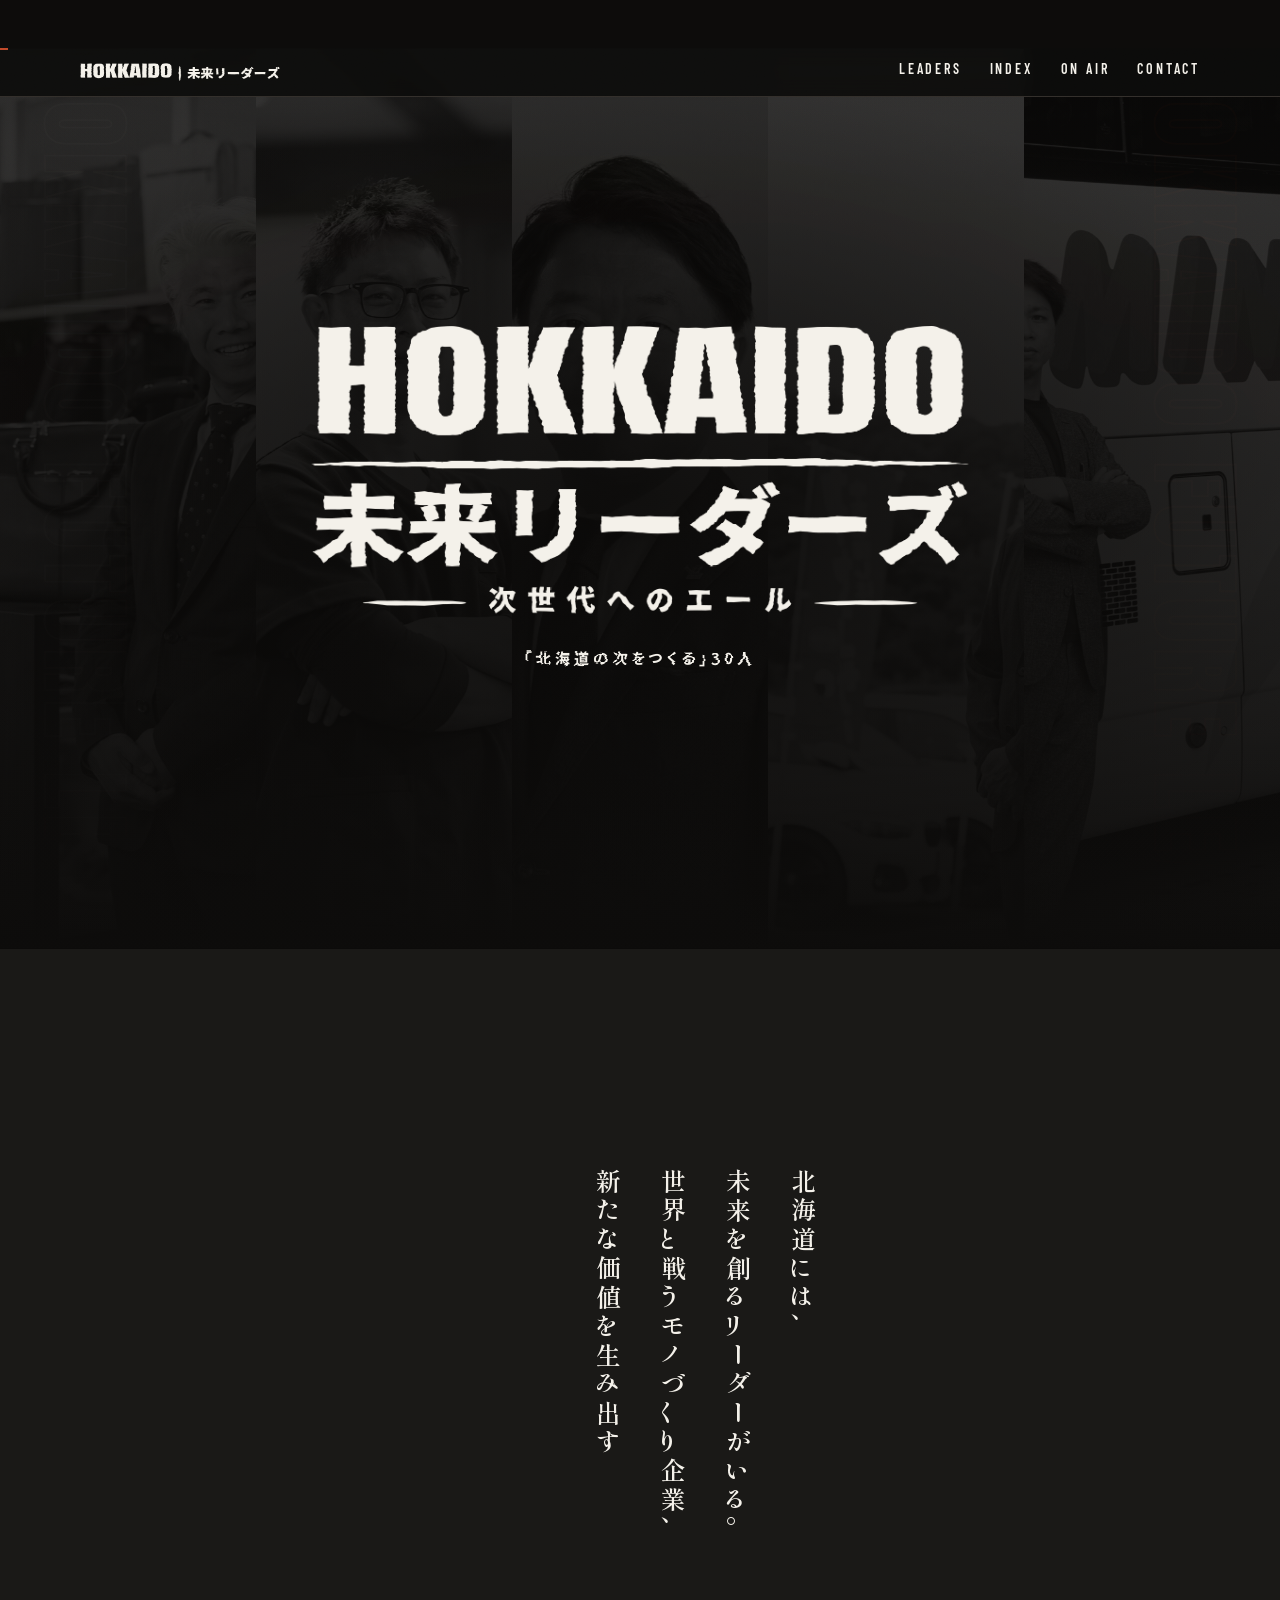
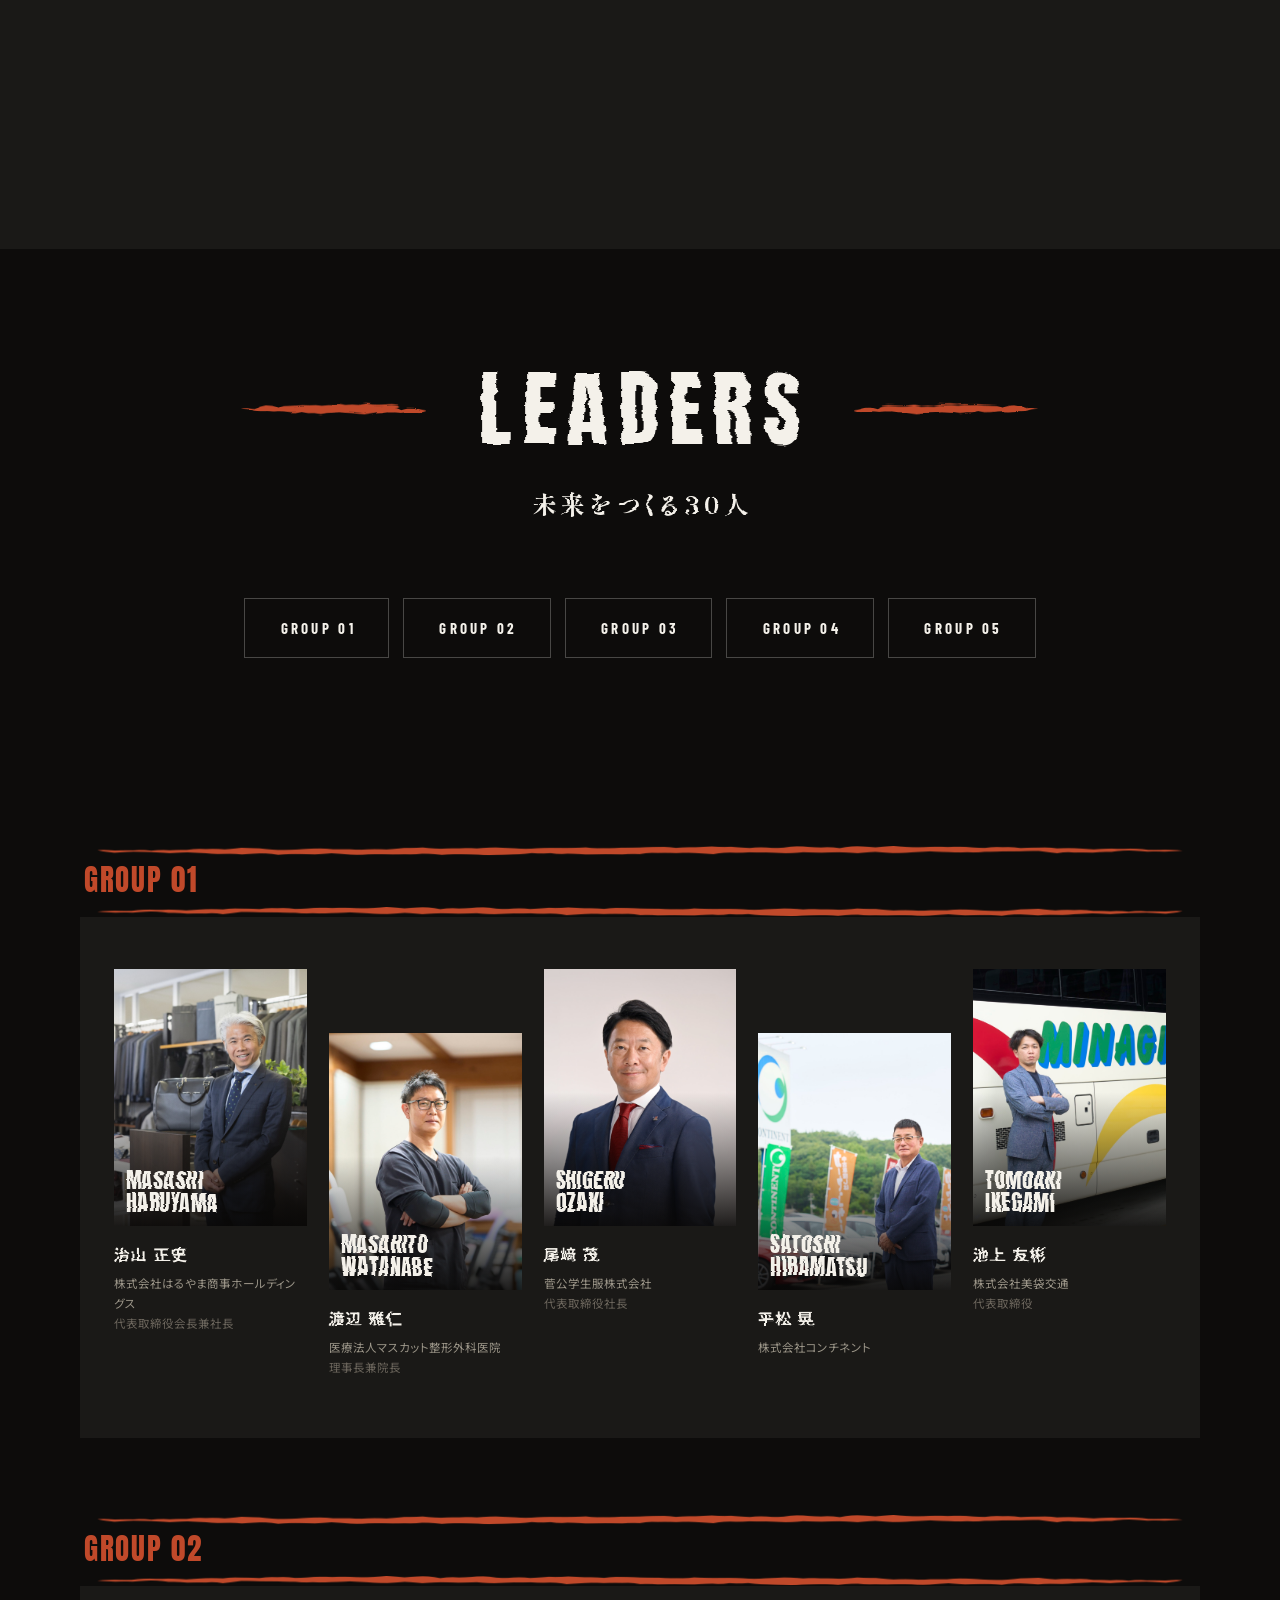
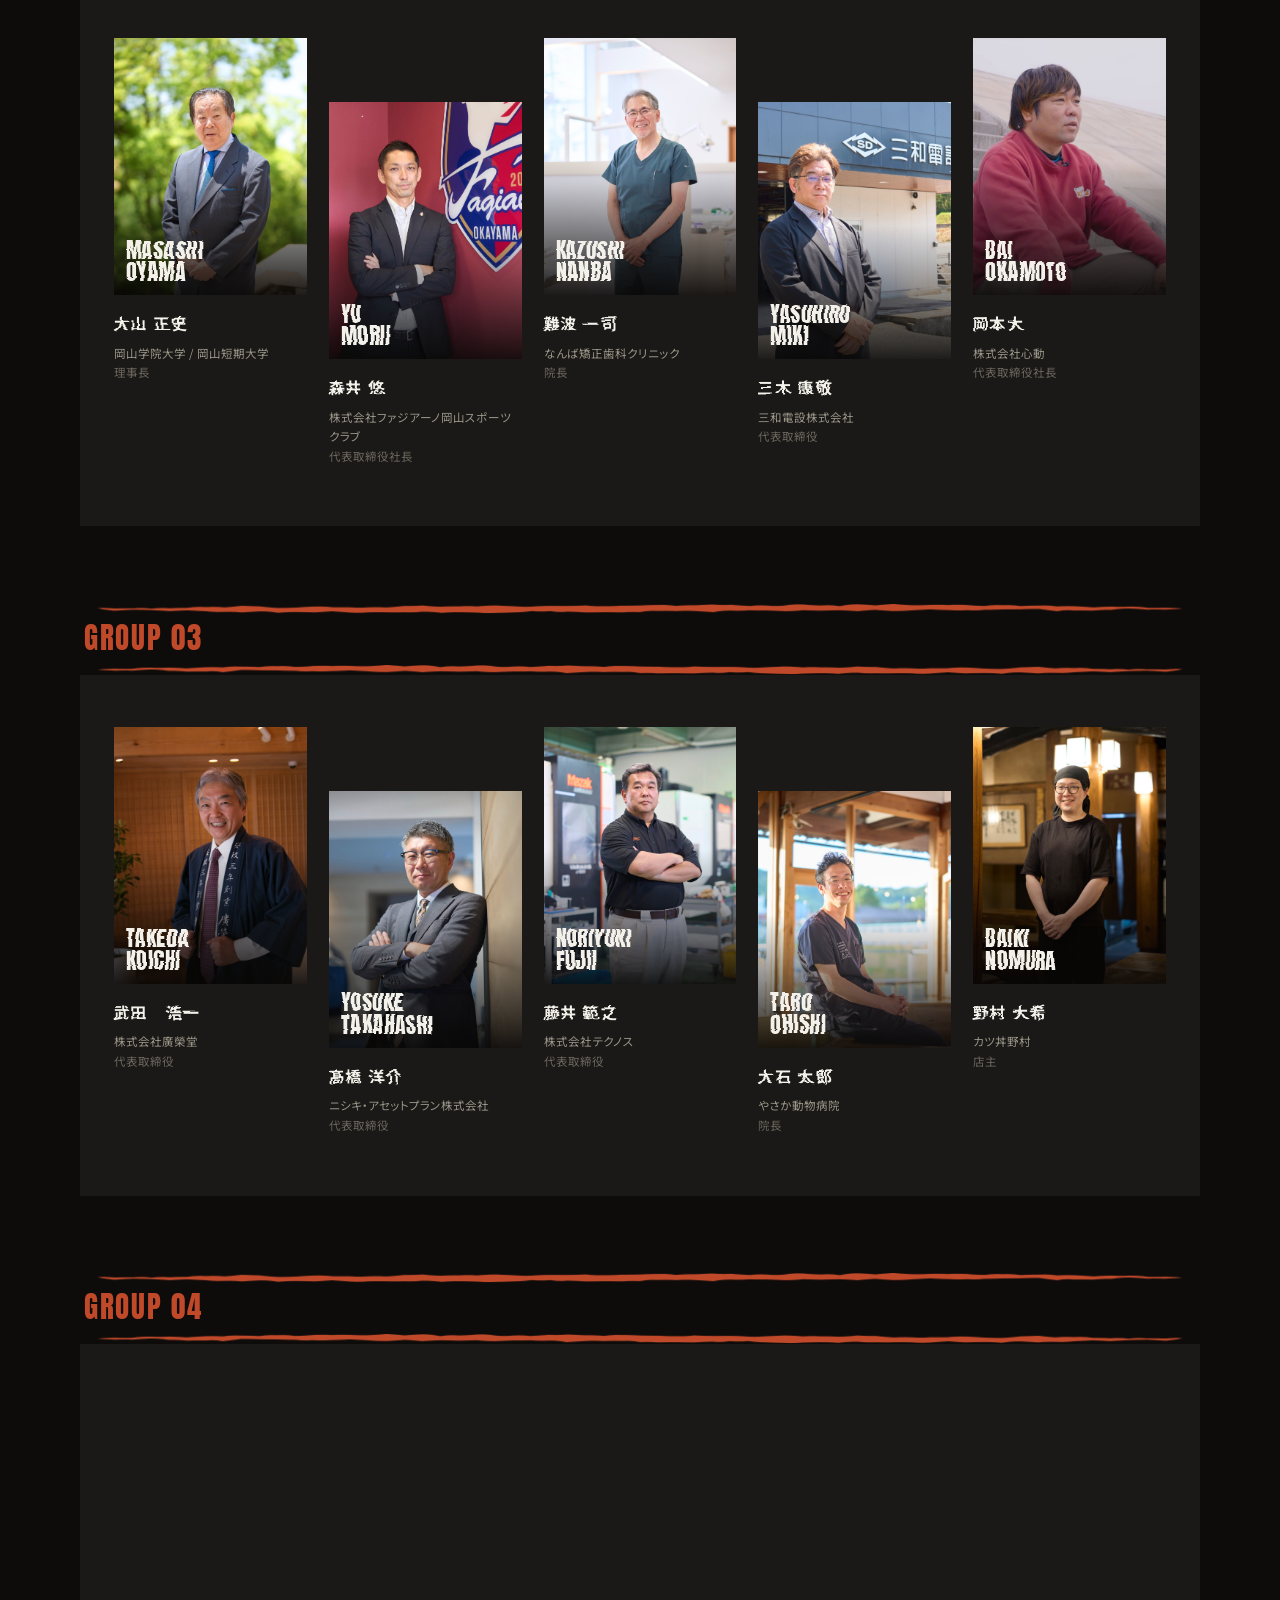
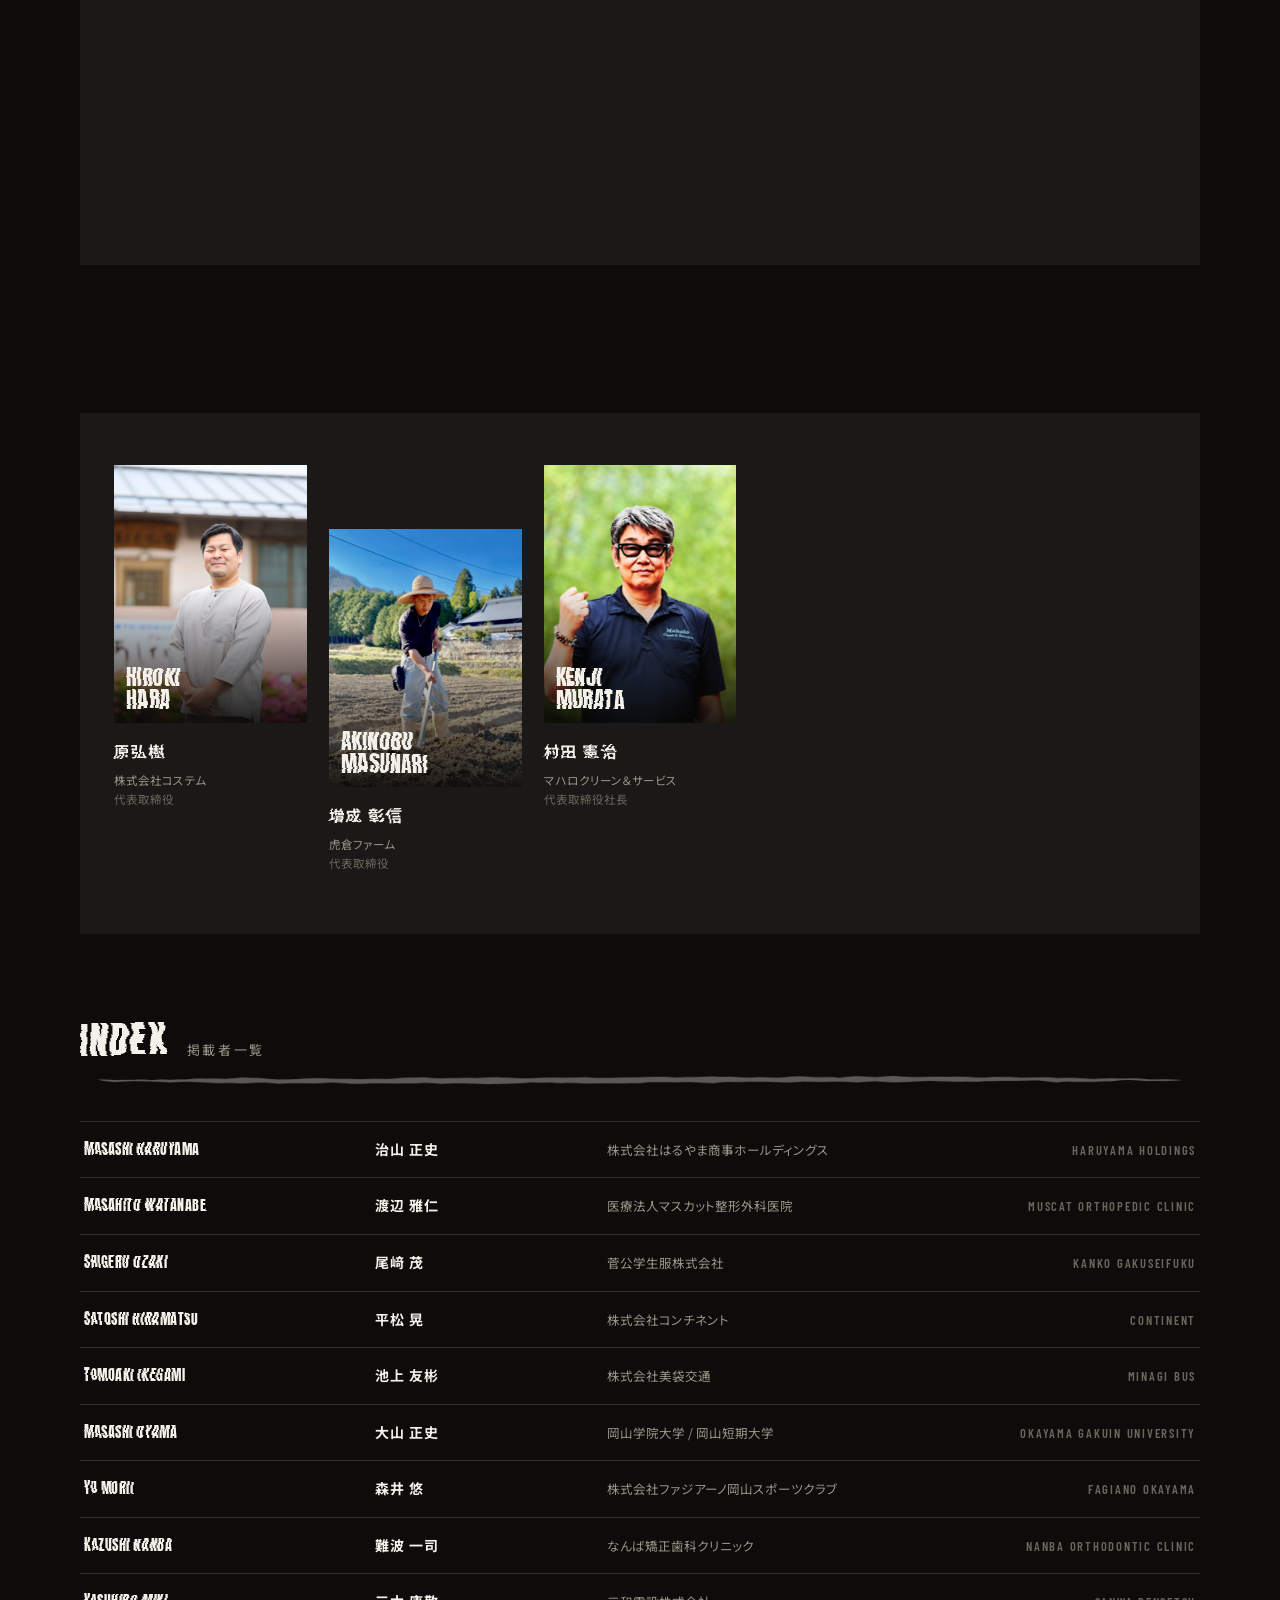
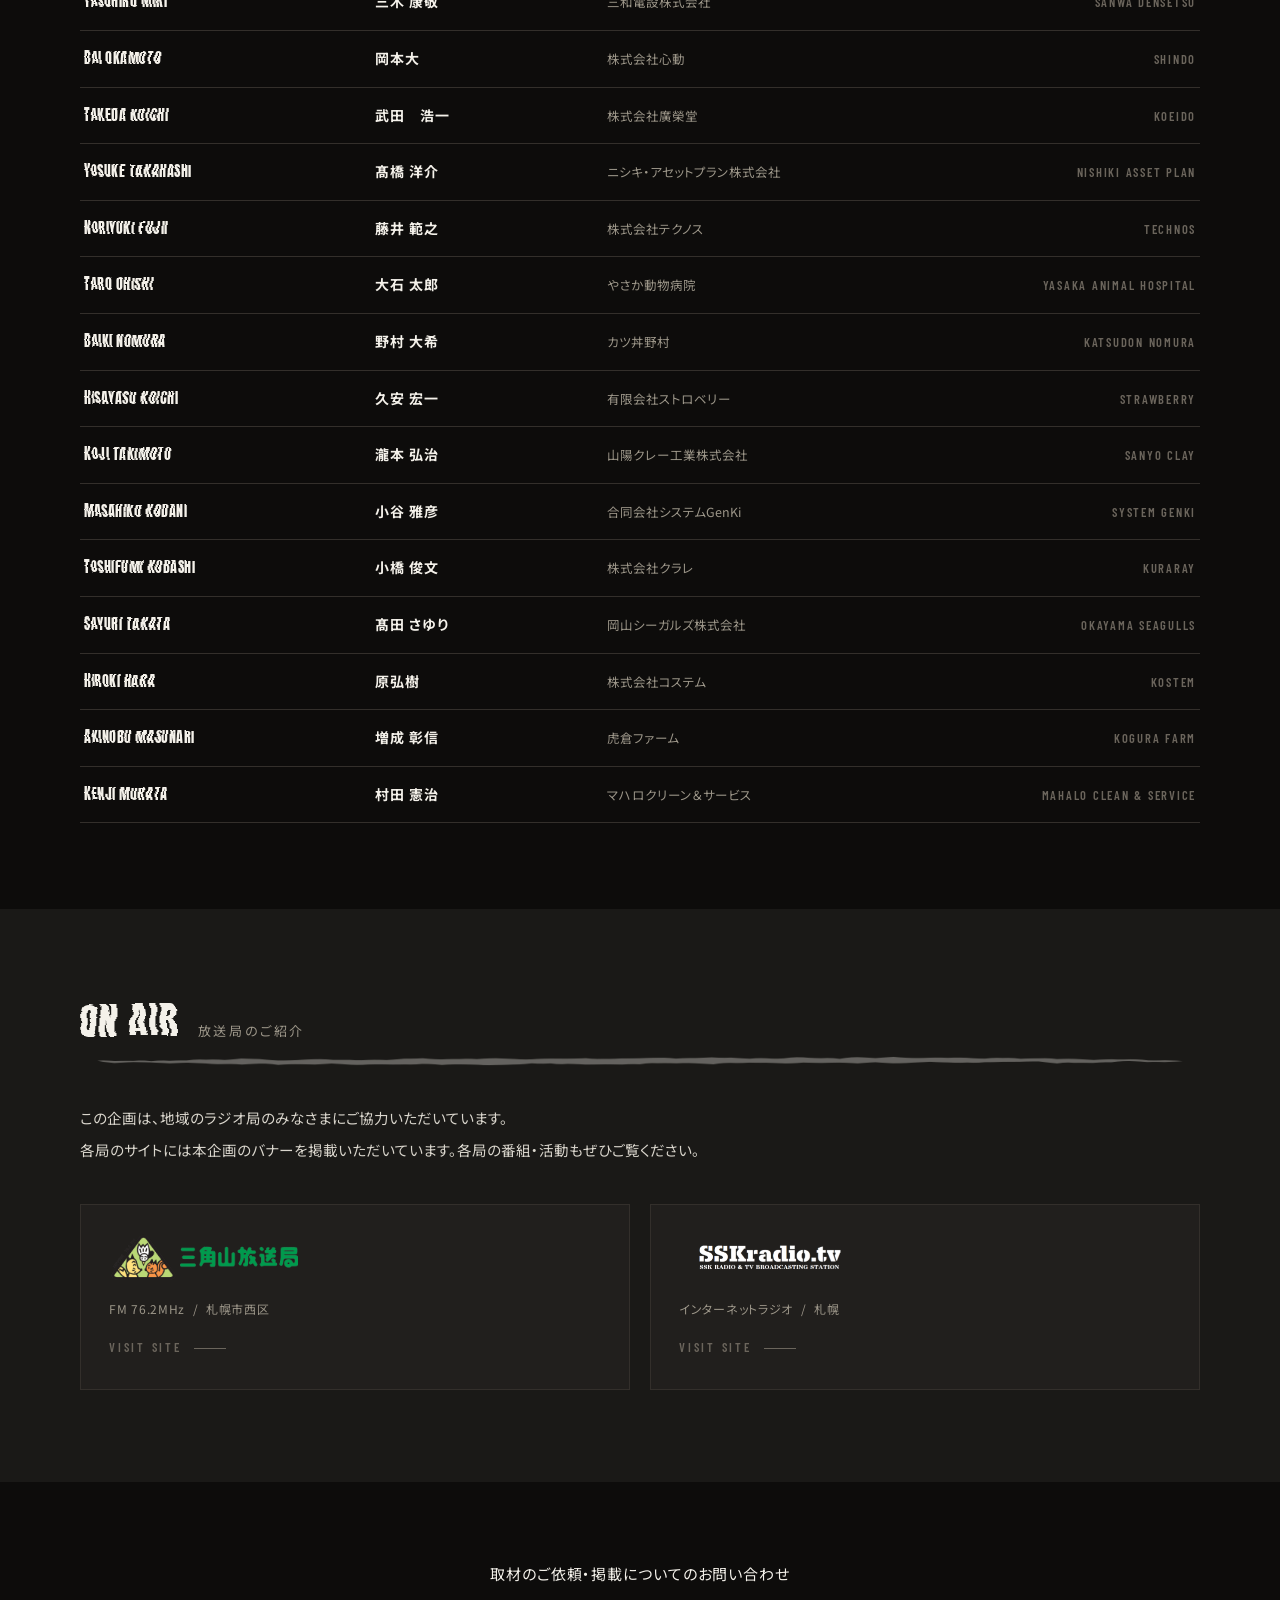
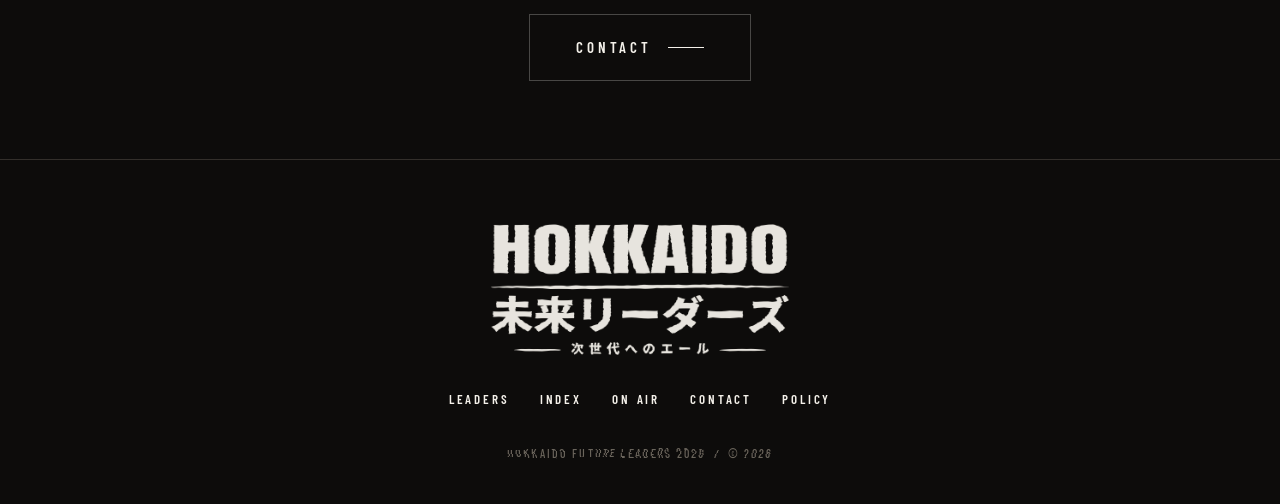
==== commit 3779c903: "favicon を追加 ロゴの H を切り出し、サイトの地色に載せて 16 / 32 / 180 / 512px を生成。 全 4 ページに link 要素を追加。  Co-Authored-By: " ====
--- a/index.html
+++ b/index.html
@@ -5,6 +5,9 @@
 <meta name="viewport" content="width=device-width,initial-scale=1">
 <title>HOKKAIDO 未来リーダーズ 2026 ─ 次世代へのエール</title>
 <meta name="description" content="北海道には、未来を創造するリーダーがいる。各地で事業を営む30人の言葉を記録するインタビューメディア。">
+<link rel="icon" href="assets/img/favicon-32.png" sizes="32x32">
+<link rel="icon" href="assets/img/favicon-16.png" sizes="16x16">
+<link rel="apple-touch-icon" href="assets/img/apple-touch-icon.png">
 <link rel="preconnect" href="https://fonts.googleapis.com">
 <link rel="preconnect" href="https://fonts.gstatic.com" crossorigin>
 <link href="https://fonts.googleapis.com/css2?family=Anton&family=Barlow+Condensed:wght@500;600;700&family=Noto+Sans+JP:wght@400;500;700;900&family=Shippori+Mincho:wght@600;800&display=swap" rel="stylesheet">
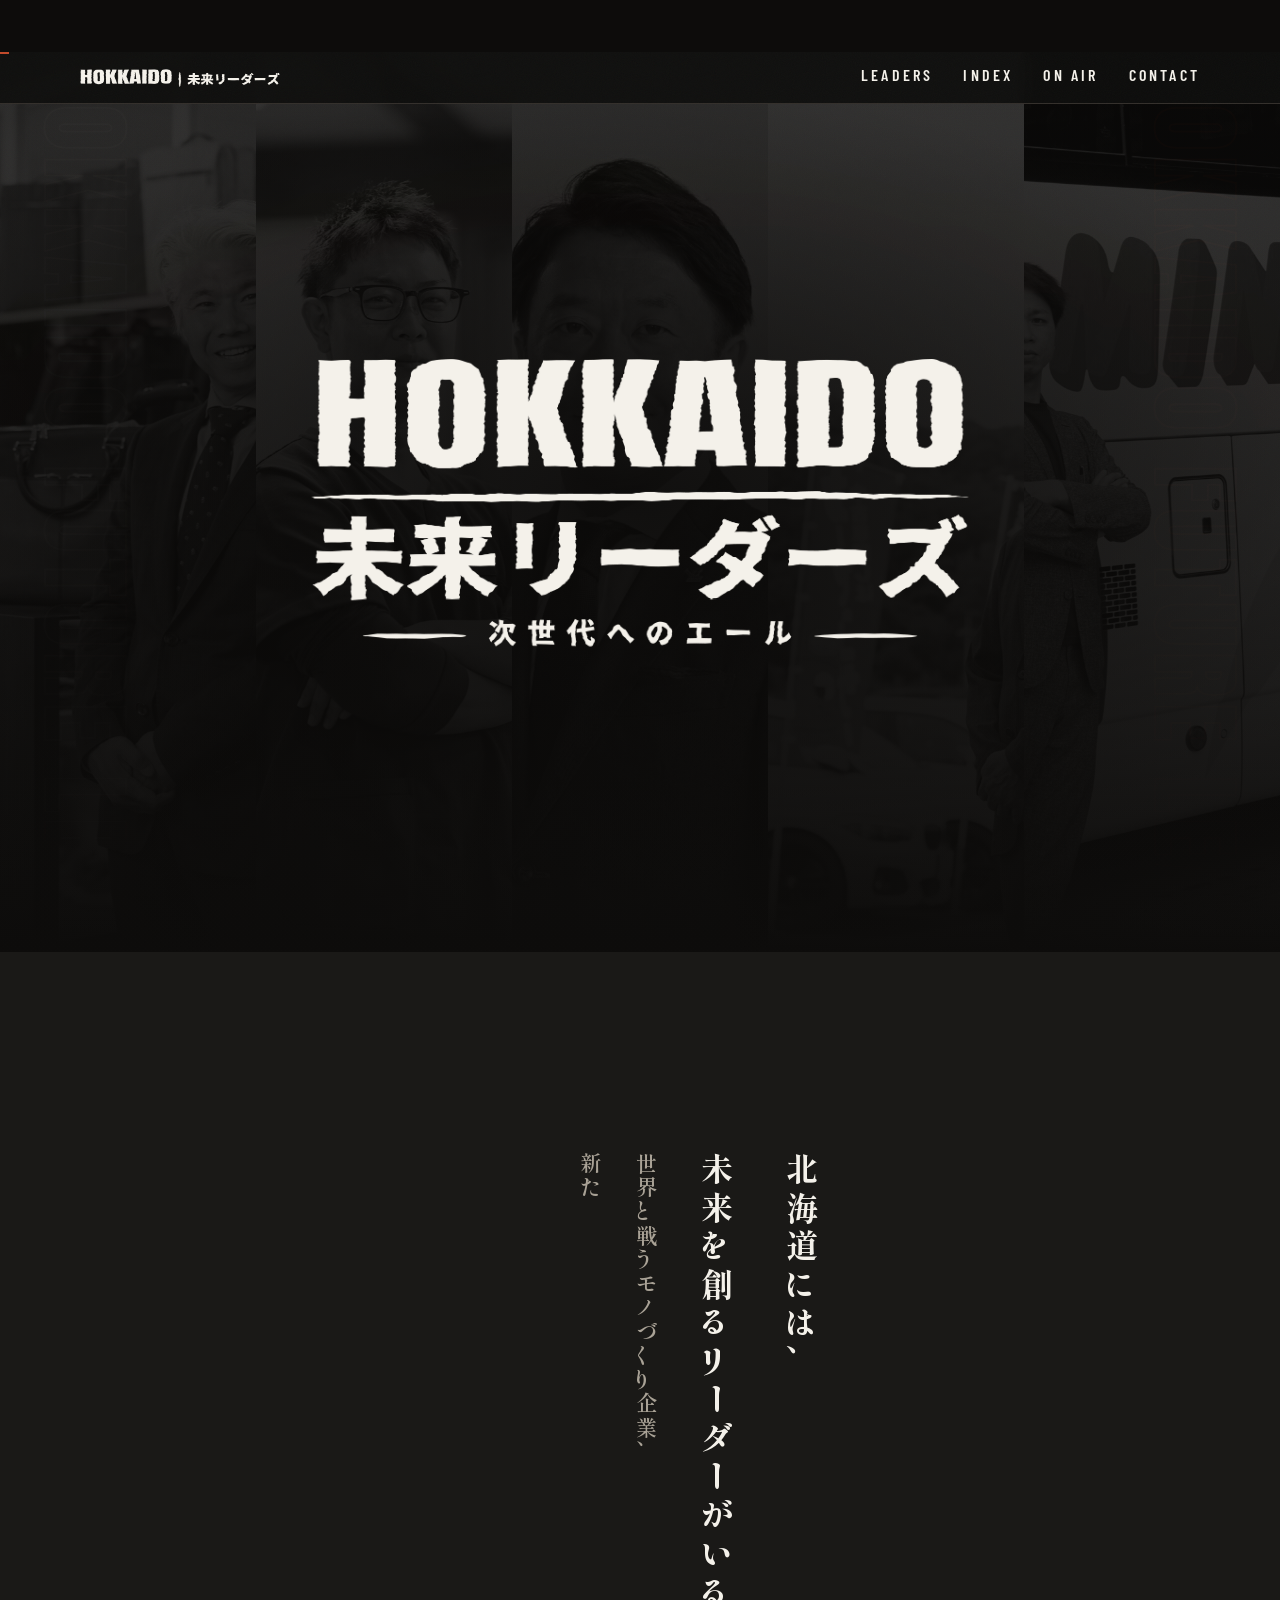
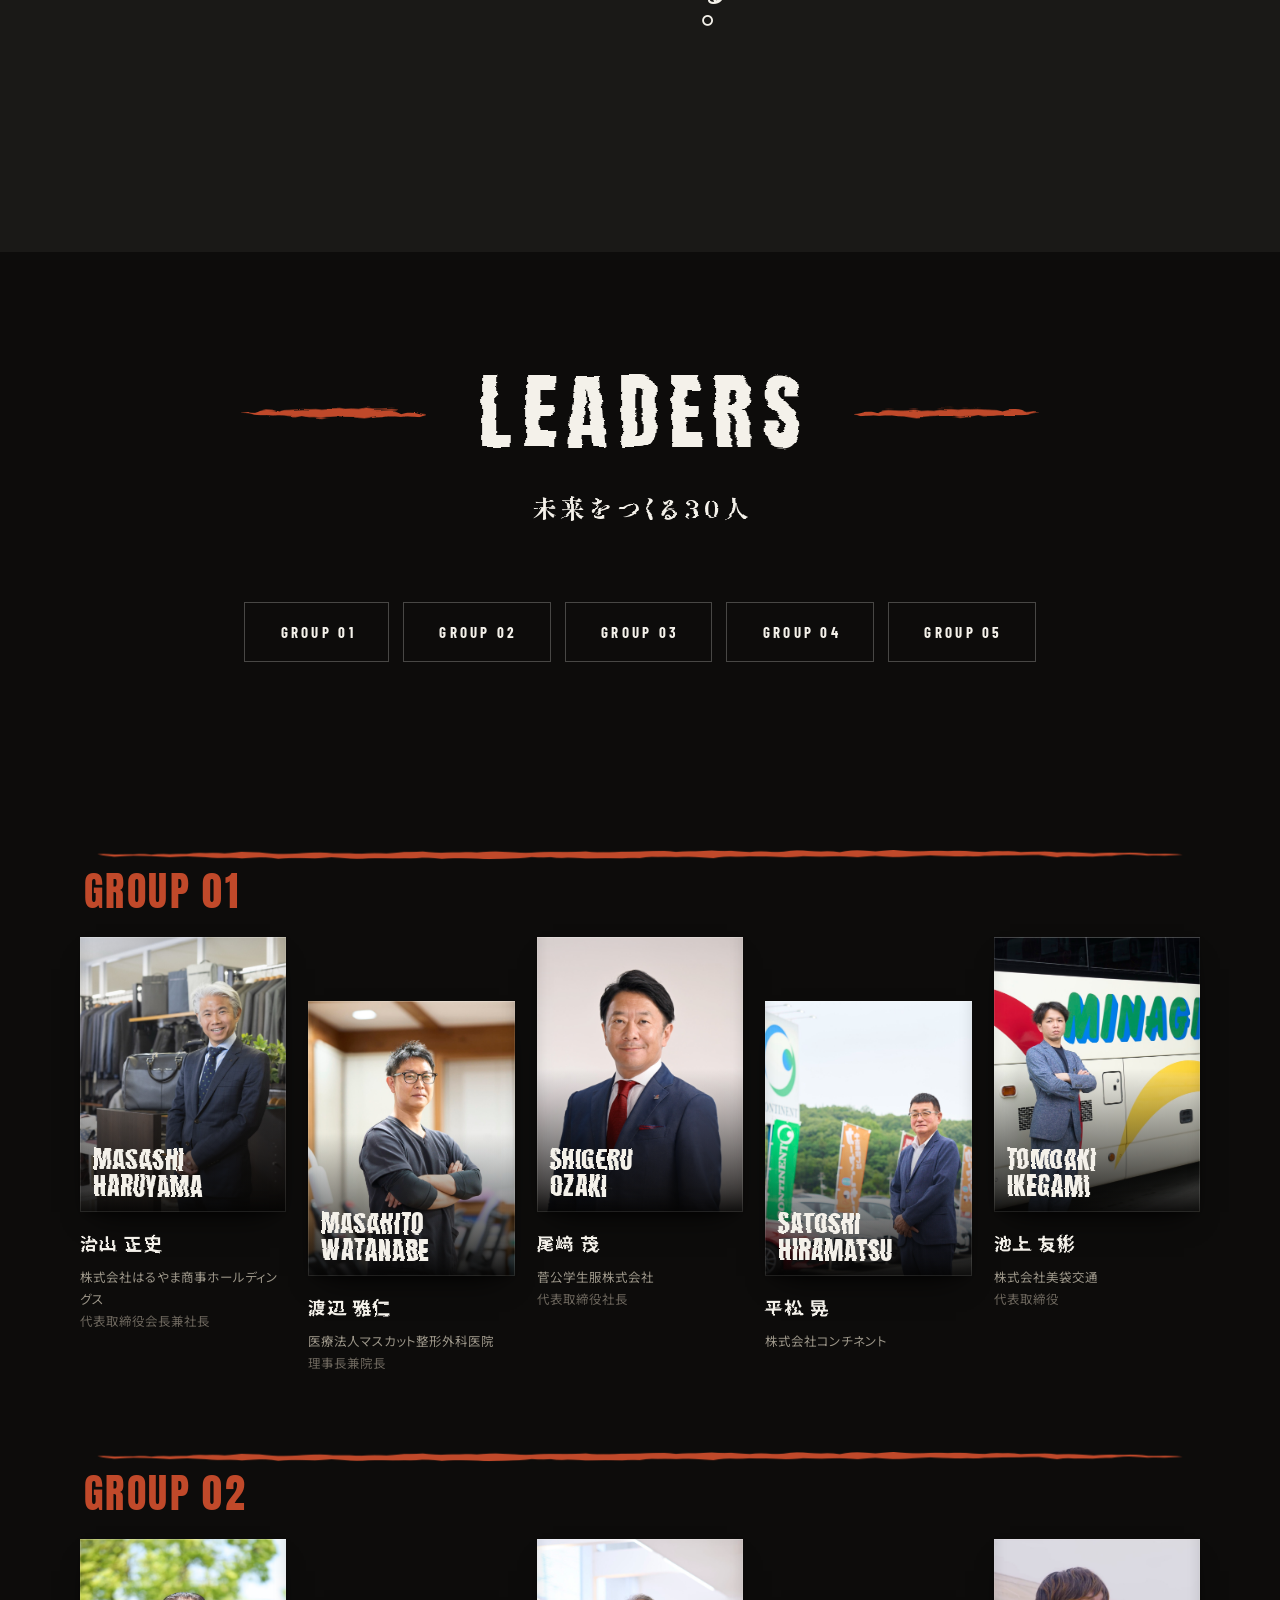
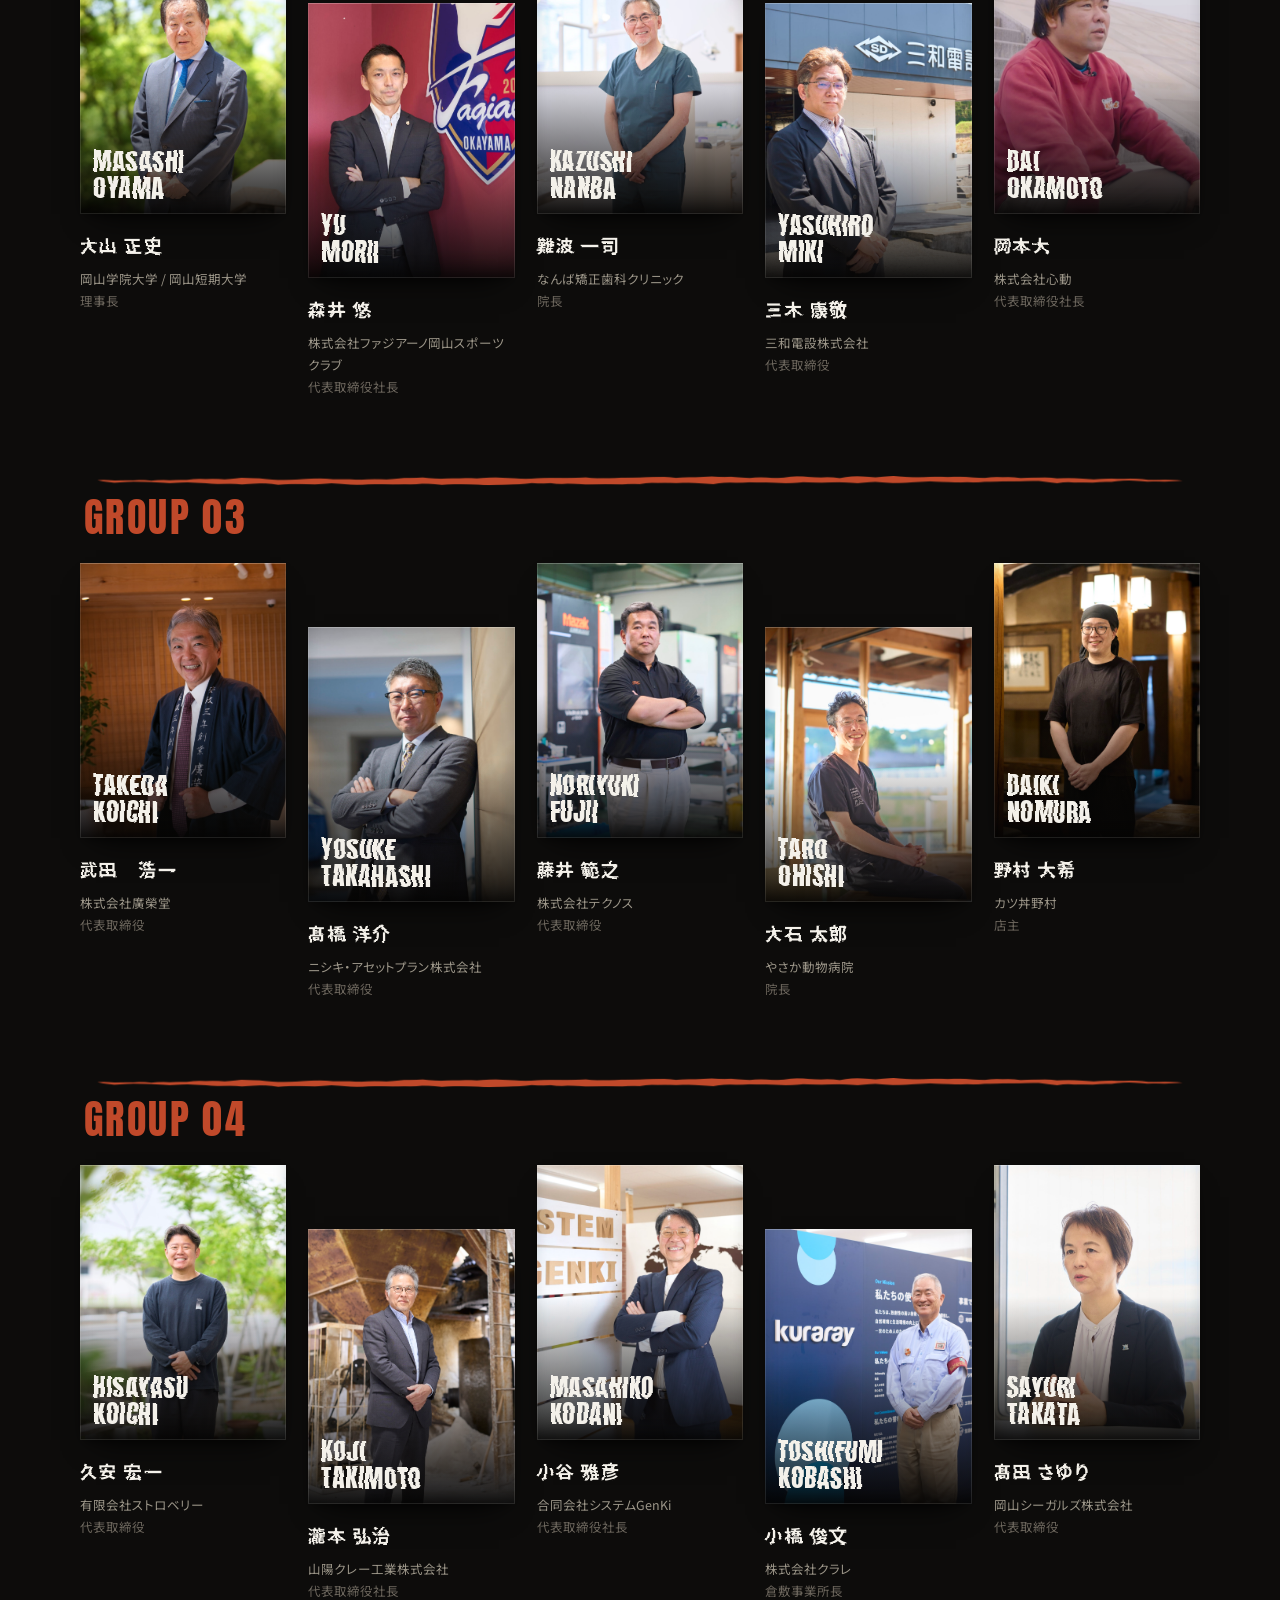
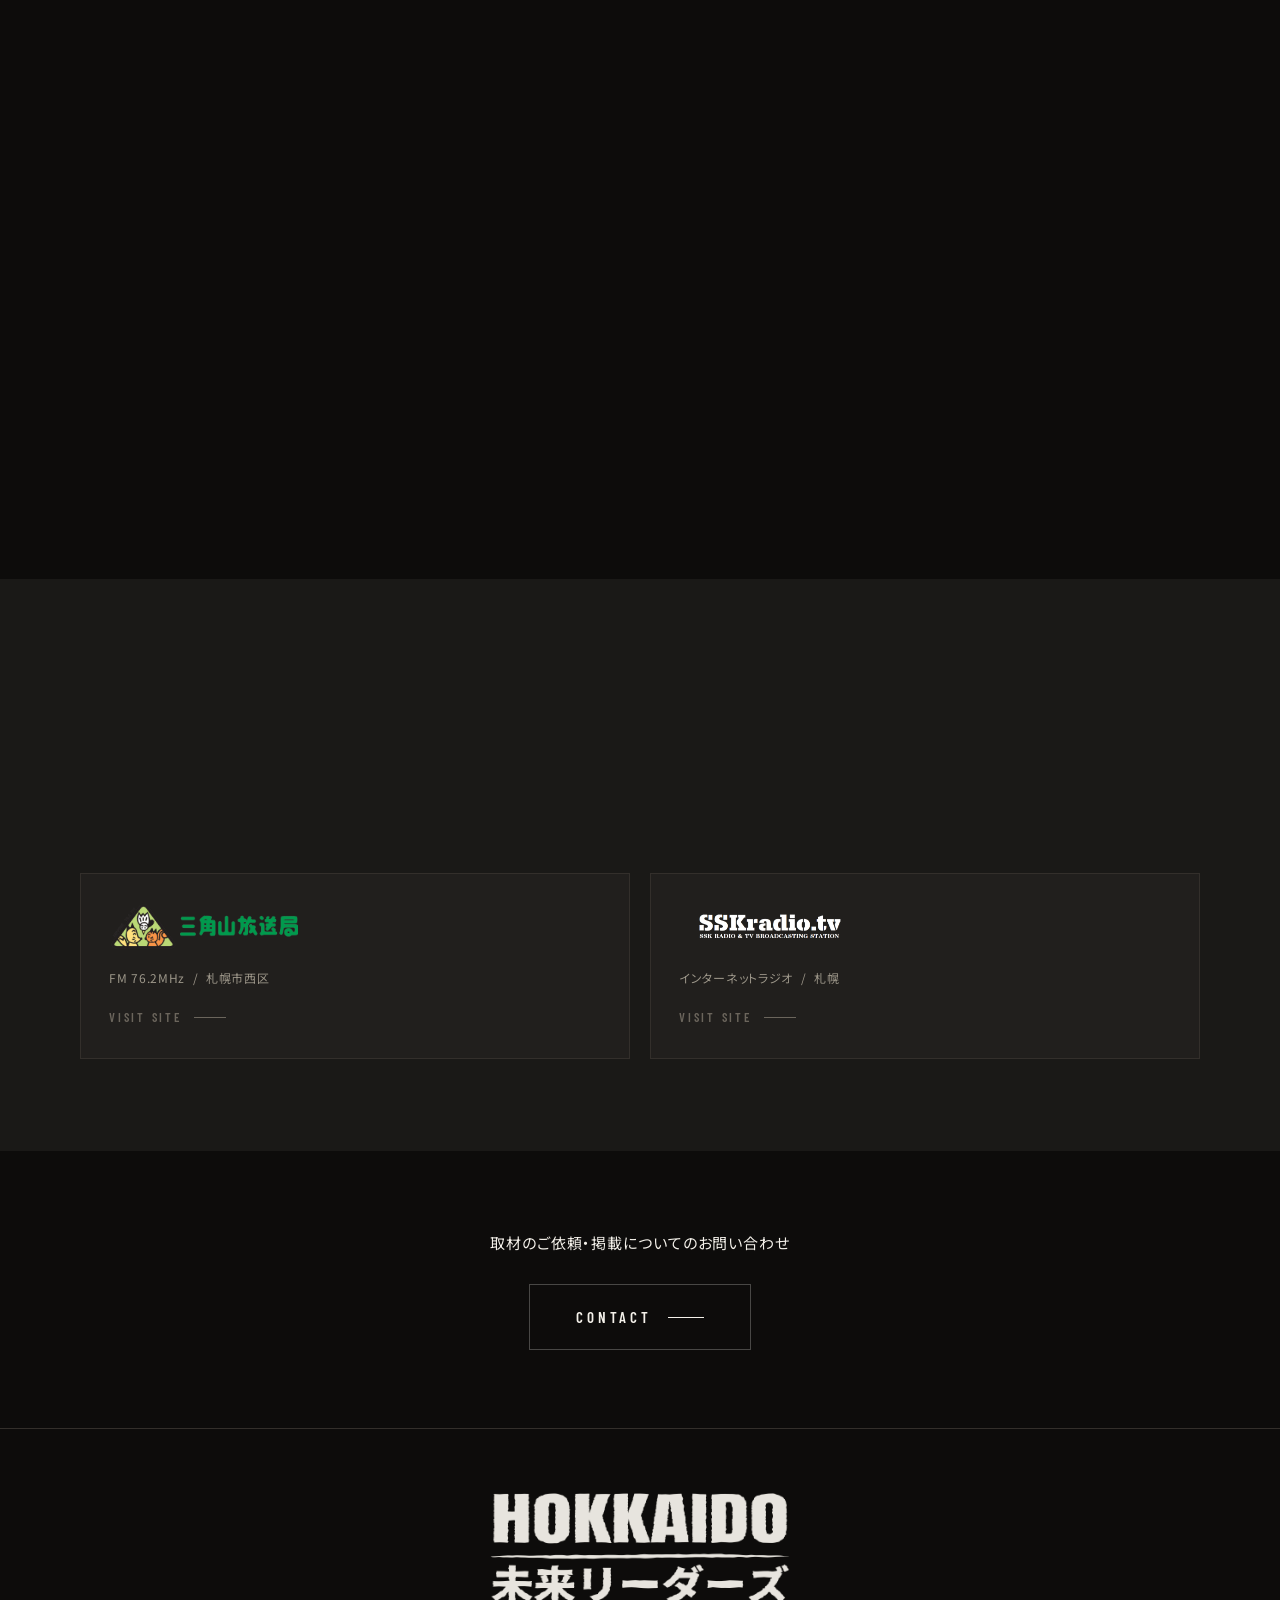
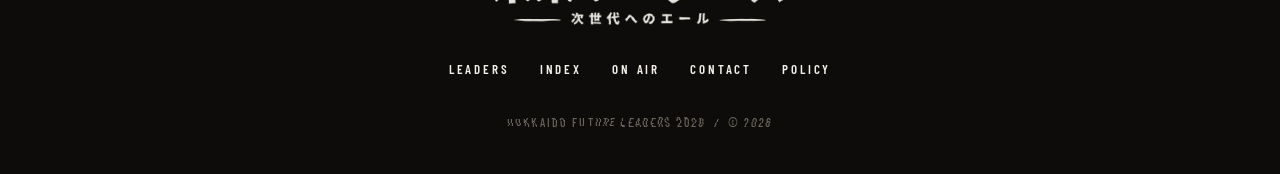
==== commit 071cb5ed: "サイト全体の調整とスマホ対応 - ページの出入りを黒からのフェードに統一（全ページ・遷移時も） - スマホのハンバーガーメニューを追加 - 写真に影と縁の陰影をつけ、ホバーは持ち上げ + 斜めの光に " ====
--- a/index.html
+++ b/index.html
@@ -12,6 +12,15 @@
 <link rel="preconnect" href="https://fonts.gstatic.com" crossorigin>
 <link href="https://fonts.googleapis.com/css2?family=Anton&family=Barlow+Condensed:wght@500;600;700&family=Noto+Sans+JP:wght@400;500;700;900&family=Shippori+Mincho:wght@600;800&display=swap" rel="stylesheet">
 <link rel="stylesheet" href="assets/css/style.css">
+<script>
+/* 表示直後を黒で覆う。薄くするのは assets/js/site.js */
+(function () {
+  if (window.matchMedia && window.matchMedia('(prefers-reduced-motion: reduce)').matches) return;
+  var r = document.documentElement;
+  r.className += ' is-opening';
+  setTimeout(function () { r.classList.remove('is-opening'); }, 4000);   /* 保険 */
+})();
+</script>
 </head>
 <body>
 
@@ -42,16 +51,9 @@
   <section class="p-hero">
     <!-- 横に流れる人物写真は assets/js/site.js が data.js から生成します -->
     <div class="p-hero__strip"></div>
-      <div class="p-hero__cell p-hero__cell--2"></div>
-      <div class="p-hero__cell p-hero__cell--3"></div>
-      <div class="p-hero__cell p-hero__cell--4"></div>
-      <div class="p-hero__cell p-hero__cell--5"></div>
-      <div class="p-hero__cell p-hero__cell--6"></div>
-    </div>
     <div class="p-hero__veil"></div>
     <div class="p-hero__body">
       <img class="p-hero__logo" src="assets/img/logo_white.png" alt="HOKKAIDO 未来リーダーズ 次世代へのエール">
-      <p class="p-hero__cap">「北海道の次をつくる」30人</p>
     </div>
   </section>
 
@@ -59,11 +61,11 @@
     <div class="l-wrap">
       <div class="p-intro__grid">
         <p class="p-intro__copy">
-          北海道には、<br>未来を創るリーダーがいる。<br>
-          世界と戦うモノづくり企業、<br>
-          新たな価値を生み出す起業家、<br>
-          地域の絆を深めるキーパーソン……<br>
-          その最前線に迫るストーリー。
+          <span class="is-lead">北海道には、</span><span class="is-lead">未来を創るリーダーがいる。</span>
+          <span>世界と戦うモノづくり企業、</span>
+          <span>新たな価値を生み出す起業家、</span>
+          <span>地域の絆を深めるキーパーソン……</span>
+          <span class="is-end">その最前線に迫るストーリー。</span>
         </p>
       </div>
     </div>
--- a/assets/css/style.css
+++ b/assets/css/style.css
@@ -23,6 +23,7 @@
 
   /* ロゴと同じ手描き罫線（mask 用。file:// でも読めるよう埋め込み） */
   --rule-wide:url("[data-uri]");
+  --noise:url("data:image/svg+xml;utf8,%3Csvg xmlns=\'http://www.w3.org/2000/svg\' width=\'260\' height=\'260\'%3E%3Cfilter id=\'g\'%3E%3CfeTurbulence type=\'fractalNoise\' baseFrequency=\'0.9\' numOctaves=\'4\' stitchTiles=\'stitch\'/%3E%3C/filter%3E%3Crect width=\'100%25\' height=\'100%25\' filter=\'url(%23g)\'/%3E%3C/svg%3E");
   --rule-short:url("[data-uri]");
 }
 *,*::before,*::after{box-sizing:border-box}
@@ -80,8 +81,16 @@
 
 /* ---- ヒーローの登場（CSS だけで完結） ---- */
 .p-hero__logo{animation:hero-in 1.15s cubic-bezier(.2,.7,.2,1) both}
-.p-hero__cap{animation:hero-in .9s .38s cubic-bezier(.2,.7,.2,1) both}
 @keyframes hero-in{from{opacity:0;transform:translateY(28px) scale(.98)}to{opacity:1;transform:none}}
+
+/* ---- ページの出入り（黒からのフェード） ----
+   開いた直後は黒く覆っておき、site.js が幕に差し替えて薄くする。
+   サイト内のリンクを踏んだときは、黒に戻してから次のページへ移る。 */
+html.is-opening::before{content:"";position:fixed;inset:0;z-index:300;background:var(--bg)}
+.l-fade{position:fixed;inset:0;z-index:300;pointer-events:none;background:var(--bg);
+  opacity:0;transition:opacity .5s ease}
+.l-fade.is-cover{opacity:1;transition:none}          /* 表示直後 */
+.l-fade.is-leaving{opacity:1;transition:opacity .32s ease}   /* 次のページへ */
 
 /* ---- 上端のスクロール進捗バー ---- */
 .l-progress{position:fixed;top:0;left:0;right:0;height:2px;z-index:70;pointer-events:none}
@@ -89,26 +98,41 @@
 
 @media (prefers-reduced-motion:reduce){
   .l-rail__track,.p-hero__track{animation:none}
-  .p-hero__logo,.p-hero__cap{animation:none}
+  .p-hero__logo{animation:none}
   .js-up,.js-left,.js-pop{opacity:1;transform:none;transition:none}
   .js-mask::after{display:none}
-}
+  .l-fade,html.is-opening::before{display:none}
+}
+
 @media (max-width:1700px){.l-rail{width:220px}.l-rail__track{font-size:122px;line-height:220px}}
 @media (max-width:1440px){.l-rail{width:170px}.l-rail__track{font-size:94px;line-height:170px}}
 @media (max-width:1200px){.l-rail{width:120px}.l-rail__track{font-size:66px;line-height:120px}}
-@media (max-width:900px){.l-rail{display:none}}
+/* スマホでも流す。文字が本文と重なるので細く・薄くする */
+@media (max-width:900px){.l-rail{width:86px}.l-rail__track{font-size:48px;line-height:86px;
+  -webkit-text-stroke-width:1.2px;-webkit-text-stroke-color:rgba(244,241,234,.07)}
+  .l-rail--right .l-rail__track{-webkit-text-stroke-color:rgba(192,73,42,.14)}}
+@media (max-width:680px){.l-rail{width:62px}.l-rail__track{font-size:34px;line-height:62px}}
 
 .l-header{position:sticky;top:0;z-index:60;background:rgba(13,12,11,.92);
   backdrop-filter:blur(8px);border-bottom:1px solid var(--line)}
+.l-header::after{content:"";position:absolute;inset:0;pointer-events:none;z-index:-1;
+  background-image:var(--noise);background-repeat:repeat;background-size:220px 220px;
+  opacity:.22;mix-blend-mode:overlay}
 .l-header__bar{max-width:var(--wrap);margin-inline:auto;padding:14px var(--gut);
   display:flex;align-items:center;justify-content:space-between;gap:24px;
   transition:padding .3s ease}
 .l-header.is-scrolled .l-header__bar{padding-top:8px;padding-bottom:8px}
 .l-header__logo img{width:250px;transition:width .3s ease}
 .l-header.is-scrolled .l-header__logo img{width:200px}
-.l-header__nav{display:flex;gap:28px;font-family:var(--f-en);font-weight:600;
-  font-size:14px;letter-spacing:.2em}
+.l-header__nav{display:flex;gap:30px;font-family:var(--f-en);font-weight:600;
+  font-size:16px;letter-spacing:.2em}
 .l-header__nav a{padding-bottom:3px;border-bottom:2px solid transparent;transition:.2s}
+/* スマホのメニュー（ボタンとパネルは assets/js/site.js が作る） */
+.l-nav{display:none}
+.l-menu{display:none;position:relative;z-index:70;flex-direction:column;justify-content:center;
+  gap:6px;width:40px;height:40px;padding:0;background:none;border:0;cursor:pointer}
+.l-menu i{display:block;width:26px;height:2px;background:var(--paper);
+  transition:transform .3s cubic-bezier(.2,.7,.2,1),opacity .2s}
 .l-header__nav a:hover{border-bottom-color:var(--accent)}
 
 .l-footer{border-top:1px solid var(--line);padding:64px 0 40px;text-align:center}
@@ -125,11 +149,9 @@
    SVG フィルター（#rough / #rough-s）で見出しのエッジをちぎれた質感にする。
    小さい文字に掛けると可読性が落ちるので、表示用の大きな文字だけに当てる。 */
 .u-defs{position:absolute;width:0;height:0;overflow:hidden}
-.p-intro__key,
 .p-display__ttl,
 .c-shead__en,
 .p-page__en{filter:url(#rough)}
-.p-hero__cap,
 .p-display__sub,
 .p-lead__catch,
 .p-lead__en,
@@ -142,17 +164,9 @@
 .c-p__en{filter:url(#rough-s)}
 
 /* 全面に薄いざらつきを重ねる */
-.u-grain{position:fixed;inset:0;z-index:80;pointer-events:none;opacity:.07;
+.u-grain{position:fixed;inset:0;z-index:80;pointer-events:none;opacity:.1;
   mix-blend-mode:overlay;background-repeat:repeat;background-size:260px 260px;
-  background-image:url("data:image/svg+xml;utf8,%3Csvg xmlns=\'http://www.w3.org/2000/svg\' width=\'260\' height=\'260\'%3E%3Cfilter id=\'g\'%3E%3CfeTurbulence type=\'fractalNoise\' baseFrequency=\'0.9\' numOctaves=\'4\' stitchTiles=\'stitch\'/%3E%3C/filter%3E%3Crect width=\'100%25\' height=\'100%25\' filter=\'url(%23g)\'/%3E%3C/svg%3E")}
-
-/* ---- ロゴと同じ手描きの罫線 ----
-   ロゴ素材（rule_wide / rule_short）を mask として使い、色だけ差し替えて罫線にする。
-   直線の border を置き換えることで、ロゴの荒々しい質感を各所に効かせる。 */
-.u-rule{--rule:var(--rule-wide);
-  display:block;height:11px;background:currentColor;
-  -webkit-mask:var(--rule) no-repeat center/100% 100%;
-          mask:var(--rule) no-repeat center/100% 100%}
+  background-image:var(--noise)}
 
 /* ---- ボタン共通 ----
    細いヘアライン枠。ホバーで左から白がスライドして反転し、字間がわずかに開く。
@@ -198,29 +212,49 @@
   -webkit-mask:var(--rule-wide) no-repeat center/100% 100%;
           mask:var(--rule-wide) no-repeat center/100% 100%}
 .c-shead__en{font-family:var(--f-dp);font-weight:400;font-size:38px;letter-spacing:.03em;line-height:1}
-.c-shead__en--lg{font-size:34px;line-height:1.2}
 .c-shead__ja{font-size:13px;color:var(--ash);letter-spacing:.2em}
 
 /* ---- group heading : Forbes 式のキーライン ---- */
 
 /* ---- person ---- */
-.c-row{display:grid;grid-template-columns:repeat(5,1fr);gap:22px;align-items:start}
+/* 横 5 枚。1 枚おきに段を落として不揃いに見せる */
+.c-row{position:relative;z-index:2;display:grid;grid-template-columns:repeat(5,1fr);
+  gap:22px;align-items:start}
 .c-p--down{margin-top:64px}
-.c-p__ph{position:relative;aspect-ratio:3/4;overflow:hidden;background:var(--panel-2)}
+.c-p__link{display:block}
+
+/* 写真は影で浮かせておき、ホバーでさらに持ち上げて光を一度だけ走らせる */
+.c-p__ph{position:relative;aspect-ratio:3/4;overflow:hidden;background:var(--panel-2);
+  box-shadow:0 16px 30px -16px rgba(0,0,0,.95),0 4px 10px -5px rgba(0,0,0,.7);
+  transition:filter .35s,transform .5s cubic-bezier(.2,.7,.3,1),box-shadow .5s}
 .c-p__ph img{position:absolute;inset:0;width:100%;height:100%;object-fit:cover;object-position:50% 22%;
   z-index:1;transition:transform .55s}
+/* 下からの暗がり（名前を読ませる）と、縁の陰影で厚みを出す */
+.c-p__ph::after{content:"";position:absolute;inset:0;z-index:2;
+  background:linear-gradient(to top,rgba(8,7,6,.9) 0%,rgba(8,7,6,0) 52%);
+  box-shadow:inset 0 0 0 1px rgba(244,241,234,.11),
+    inset 0 1px 0 0 rgba(255,255,255,.16),inset 0 -18px 26px -18px rgba(0,0,0,.9)}
+/* 斜めに走る光 */
+.c-p__ph::before{content:"";position:absolute;top:0;left:0;width:44%;height:100%;
+  z-index:4;pointer-events:none;opacity:0;transform:translateX(-160%) skewX(-18deg);
+  background:linear-gradient(90deg,rgba(255,255,255,0),rgba(255,255,255,.3),rgba(255,255,255,0))}
+@keyframes shine{
+  from{transform:translateX(-160%) skewX(-18deg);opacity:0}
+  18%{opacity:1}
+  to{transform:translateX(320%) skewX(-18deg);opacity:0}}
+
+.c-p__en{position:absolute;left:13px;bottom:12px;z-index:3;font-family:var(--f-dp);
+  font-weight:400;font-size:26px;line-height:1.04;letter-spacing:.02em;color:var(--paper)}
+.c-p__jp{font-size:18px;font-weight:700;letter-spacing:.08em;margin-top:14px}
+.c-p__co{font-size:12.5px;line-height:1.75;color:var(--ash);margin-top:6px}
+.c-p__co span{color:var(--ash-2)}
+.c-p__jp,.c-p__co{transition:color .25s}
+
+.c-p__link:hover .c-p__ph{filter:brightness(1.14);transform:translateY(-10px);
+  box-shadow:0 42px 62px -26px rgba(0,0,0,1),0 12px 24px -10px rgba(0,0,0,.85)}
 .c-p__link:hover .c-p__ph img{transform:scale(1.045)}
-.c-p__ph::after{content:"";position:absolute;inset:0;z-index:2;
-  background:linear-gradient(to top,rgba(8,7,6,.9) 0%,rgba(8,7,6,0) 52%)}
-.c-p__en{position:absolute;left:12px;bottom:11px;z-index:3;font-family:var(--f-dp);
-  font-weight:400;font-size:22px;line-height:1.04;letter-spacing:.02em;color:var(--paper)}
-.c-p__jp{font-size:16px;font-weight:700;letter-spacing:.08em;margin-top:13px}
-.c-p__co{font-size:11.5px;line-height:1.7;color:var(--ash);margin-top:5px}
-.c-p__co span{color:var(--ash-2)}
-.c-p__link:hover .c-p__ph{filter:brightness(1.14)}
-.c-p__jp,.c-p__co{transition:color .25s}
+.c-p__link:hover .c-p__ph::before{animation:shine .8s cubic-bezier(.3,.6,.3,1) forwards}
 .c-p__link:hover .c-p__jp{color:var(--accent)}
-.c-p__ph{transition:filter .35s}
 
 /* ---- index list ---- */
 .c-idx{border-top:1px solid var(--line)}
@@ -250,8 +284,6 @@
     linear-gradient(to bottom,rgba(10,9,8,.58) 0%,rgba(10,9,8,.74) 58%,rgba(13,12,11,1) 100%)}
 .p-hero__body{position:relative;z-index:3;text-align:center;padding:0 var(--gut)}
 .p-hero__logo{width:660px;max-width:100%;margin-inline:auto}
-.p-hero__cap{margin-top:30px;font-family:var(--f-jp);font-weight:700;
-  font-size:15px;letter-spacing:.26em}
 
 /* ---- intro ---- */
 .p-intro{position:relative;background:var(--panel);overflow:hidden;
@@ -262,11 +294,15 @@
 .p-intro__copy{writing-mode:vertical-rl;text-orientation:mixed;
   font-family:var(--f-mc);font-weight:600;font-size:clamp(19px,1.95vw,31px);
   line-height:2.6;letter-spacing:.16em;text-align:start}
+/* 行ごとの強弱：頭 2 行を強く、列挙は控えめに、結びを中くらいに */
+.p-intro__copy > span{display:block;font-size:.86em;letter-spacing:.14em;color:#A9A296}
+.p-intro__copy .is-lead{font-size:1.3em;font-weight:800;letter-spacing:.2em;color:var(--paper)}
+.p-intro__copy .is-end{font-size:1.08em;letter-spacing:.18em;color:var(--paper)}
 
 /* ---- display band : 巨大見出し + タブ ---- */
+.p-display > .l-wrap{max-width:1440px}
 .p-display{position:relative;text-align:center;overflow:hidden;
   padding:clamp(120px,13vh,200px) 0 clamp(110px,11vh,170px)}
-.p-display > .l-wrap{max-width:1440px}
 .p-display__ttl{display:flex;align-items:center;justify-content:center;gap:clamp(20px,3vw,44px);
   font-family:var(--f-dp);font-weight:400;font-size:clamp(44px,6.4vw,106px);line-height:1;
   letter-spacing:.13em;text-indent:.13em}
@@ -286,18 +322,16 @@
 
 /* ---- groups : Forbes 式パネル ---- */
 .p-group{padding:clamp(52px,6vw,88px) 0 0}
+.p-group:last-of-type{padding-bottom:clamp(40px,5vw,72px)}
 .c-ghead{position:relative;display:flex;align-items:baseline;gap:20px;
-  padding:20px 4px;margin-bottom:0;color:var(--accent)}
-.c-ghead::before,.c-ghead::after{content:"";position:absolute;left:0;right:0;height:11px;
+  padding:22px 4px 0;color:var(--accent)}
+.c-ghead::before{content:"";position:absolute;left:0;right:0;top:0;height:11px;
   background:currentColor;
   -webkit-mask:var(--rule-wide) no-repeat center/100% 100%;
           mask:var(--rule-wide) no-repeat center/100% 100%}
-.c-ghead::before{top:0}
-.c-ghead::after{bottom:0;transform:scaleX(-1)}
-.c-ghead__ttl{position:relative;font-family:var(--f-dp);font-weight:400;font-size:29px;
-  letter-spacing:.06em;line-height:1.1;color:var(--accent)}
-.c-panel{position:relative;background:var(--panel);padding:52px 34px 60px;overflow:hidden}
-.c-row{position:relative;z-index:2}
+.c-ghead__ttl{position:relative;font-family:var(--f-dp);font-weight:400;font-size:40px;
+  letter-spacing:.06em;line-height:1;color:var(--accent)}
+.c-panel{position:relative;padding:26px 0 0}
 
 /* ---- index / on air / contact ---- */
 .p-index{padding:86px 0}
@@ -327,27 +361,26 @@
 
 /* ---- 下層ページ（policy / contact） ---- */
 .p-page{padding:72px 0 96px}
-.p-page__head{position:relative;padding-bottom:26px;margin-bottom:48px;color:var(--paper)}
+.p-page__head{position:relative;padding-bottom:30px;margin-bottom:56px;color:var(--paper)}
 .p-page__head::after{content:"";position:absolute;left:0;right:0;bottom:0;height:10px;opacity:.34;
   background:currentColor;
   -webkit-mask:var(--rule-wide) no-repeat center/100% 100%;
           mask:var(--rule-wide) no-repeat center/100% 100%}
-.p-page__en{font-family:var(--f-dp);font-weight:400;font-size:44px;line-height:1;letter-spacing:.08em}
-.p-page__ja{margin-top:12px;font-size:13px;letter-spacing:.22em;color:var(--ash)}
+.p-page__en{font-family:var(--f-dp);font-weight:400;font-size:clamp(48px,5.4vw,72px);
+  line-height:1;letter-spacing:.08em}
+.p-page__ja{margin-top:16px;font-size:14px;letter-spacing:.24em;color:var(--ash)}
 .p-page__body{max-width:820px}
 .p-page__lead{font-size:15px;line-height:2.2;color:#DAD6CD;max-width:820px}
 .p-page__body h2{margin:44px 0 14px;padding-left:14px;font-size:17px;font-weight:700;
   letter-spacing:.06em;border-left:4px solid var(--accent)}
 .p-page__body p{font-size:14.5px;line-height:2.15;color:#CBC6BC;margin-bottom:16px}
 .p-page__body ul{margin:0 0 16px;padding-left:1.1em;list-style:disc}
+.p-page__body ol{margin:0 0 16px;padding-left:1.5em;list-style:decimal}
 .p-page__body li{font-size:14.5px;line-height:2.1;color:#CBC6BC;margin-bottom:4px}
 .p-page__body a{color:var(--accent);border-bottom:1px solid currentColor;overflow-wrap:anywhere}
-.p-page__spec{margin-top:48px;border-top:1px solid var(--line)}
-.p-page__spec > div{display:grid;grid-template-columns:120px 1fr;gap:16px;
-  padding:13px 0;border-bottom:1px solid var(--line)}
-.p-page__spec dt{font-family:var(--f-en);font-weight:600;font-size:11.5px;
-  letter-spacing:.2em;color:var(--ash-2)}
-.p-page__spec dd{font-size:14px}
+.p-page__act{margin-top:44px}
+.p-page__body a.c-btn{color:var(--paper);border-bottom:0;font-size:13px}
+.p-page__body a.c-btn:hover{color:var(--bg)}
 
 /* ---- フォーム ---- */
 .c-form{max-width:720px;margin-top:36px}
@@ -372,8 +405,7 @@
 .c-form__note{margin-top:20px;font-size:12.5px;line-height:2;color:var(--ash-2)}
 
 @media (max-width:680px){
-  .p-page__en{font-size:30px}
-  .p-page__spec > div{grid-template-columns:1fr;gap:4px}
+  .p-page__en{font-size:34px}
 }
 
 /* ---- article ---- */
@@ -385,18 +417,29 @@
 .p-lead__bg::after{content:"";position:absolute;inset:0;
   background:linear-gradient(to right,rgba(13,12,11,.95) 0%,rgba(13,12,11,.84) 46%,rgba(13,12,11,.93) 100%)}
 .p-lead__grid{display:grid;grid-template-columns:.8fr 1.2fr;gap:46px;align-items:center}
-.p-lead__ph{aspect-ratio:3/4;overflow:hidden;background:var(--panel-2);
-  border:1px solid rgba(244,241,234,.14)}
+.p-lead__ph{position:relative;aspect-ratio:3/4;overflow:hidden;background:var(--panel-2);
+  border:1px solid rgba(244,241,234,.14);
+  transition:transform .5s cubic-bezier(.2,.7,.3,1),box-shadow .5s;
+  box-shadow:0 34px 60px -28px rgba(0,0,0,1),0 8px 20px -10px rgba(0,0,0,.75)}
 .p-lead__ph img{width:100%;height:100%;object-fit:cover;object-position:50% 22%}
+.p-lead__ph::before{content:"";position:absolute;top:0;left:0;width:44%;height:100%;
+  z-index:4;pointer-events:none;opacity:0;transform:translateX(-160%) skewX(-18deg);
+  background:linear-gradient(90deg,rgba(255,255,255,0),rgba(255,255,255,.26),rgba(255,255,255,0))}
+.p-lead__ph:hover{transform:translateY(-10px);
+  box-shadow:0 52px 74px -30px rgba(0,0,0,1),0 14px 26px -12px rgba(0,0,0,.85)}
+.p-lead__ph:hover::before{animation:shine .8s cubic-bezier(.3,.6,.3,1) forwards}
 .p-lead__catch{font-family:var(--f-mc);font-weight:800;font-size:31px;line-height:1.62;
   margin:0 0 28px;letter-spacing:.02em}
-.p-lead__en{font-family:var(--f-dp);font-weight:400;font-size:29px;line-height:1.1;
+.p-lead__en{font-family:var(--f-dp);font-weight:400;font-size:38px;line-height:1.06;
   letter-spacing:.03em;color:var(--accent)}
-.p-lead__jp{font-size:19px;font-weight:700;letter-spacing:.1em;margin-top:9px}
-.p-lead__co{font-size:12.5px;line-height:1.9;color:var(--ash);margin-top:9px;letter-spacing:.06em}
-.p-lead__site{display:inline-block;margin-top:5px;font-family:var(--f-en);font-weight:500;
-  font-size:12px;letter-spacing:.06em;color:var(--ash-2);border-bottom:1px solid var(--line);
-  overflow-wrap:anywhere}
+.p-lead__jp{font-size:25px;font-weight:700;letter-spacing:.1em;margin-top:11px}
+.p-lead__co{font-size:13.5px;line-height:1.9;color:var(--ash);margin-top:11px;letter-spacing:.06em}
+.p-lead__site{display:inline-flex;align-items:center;gap:10px;margin-top:18px;
+  padding-bottom:4px;font-size:13.5px;font-weight:700;letter-spacing:.1em;
+  color:var(--paper);border-bottom:1px solid rgba(244,241,234,.4);
+  transition:color .25s,border-color .25s}
+.p-lead__site::after{content:"↗";font-size:12px;line-height:1;color:var(--accent)}
+.p-lead__site:hover{color:var(--accent);border-bottom-color:var(--accent)}
 .p-lead__prof{font-size:12.5px;line-height:2.05;color:#C4BFB5;margin-top:20px;
   padding-top:17px;border-top:1px solid var(--line)}
 
@@ -409,19 +452,34 @@
   font-size:29px;line-height:1.6;letter-spacing:.02em}
 .p-spot__text{max-width:920px;margin:38px auto 0}
 .p-spot__text::after{content:"";display:block;clear:both}
-.p-spot__ph{width:40%;margin:5px 0 24px 38px;float:right}
-.p-spot__ph--l{float:left;margin:5px 38px 24px 0}
-.p-spot__ph img{width:100%}
+.p-spot__ph{position:relative;width:40%;margin:5px 0 14px 38px;float:right;
+  transition:transform .5s cubic-bezier(.2,.7,.3,1),box-shadow .5s;
+  box-shadow:0 26px 46px -24px rgba(0,0,0,1),0 6px 16px -8px rgba(0,0,0,.7)}
+.p-spot__ph--l{float:left;margin:5px 38px 14px 0}
+.p-spot__ph img{width:100%;display:block}
+.p-spot__ph:hover{transform:translateY(-8px);
+  box-shadow:0 40px 60px -26px rgba(0,0,0,1),0 10px 22px -10px rgba(0,0,0,.8)}
+/* 縁の厚み。反対側の面が落ちて見えるように片側を濃くする */
+.p-spot__ph::before{content:"";position:absolute;inset:0;z-index:4;pointer-events:none;
+  box-shadow:inset 0 0 0 1px rgba(244,241,234,.13),inset 0 1px 0 0 rgba(255,255,255,.14);
+  background:linear-gradient(100deg,rgba(255,255,255,.1),rgba(255,255,255,0) 38%,rgba(0,0,0,.28))}
+.p-spot__ph--l::before{background:linear-gradient(260deg,rgba(255,255,255,.1),rgba(255,255,255,0) 38%,rgba(0,0,0,.28))}
 .p-spot__text p{font-size:13.5px;line-height:2.15;color:#CBC6BC;margin-bottom:20px}
 .p-spot__text p:last-child{margin-bottom:0}
 .p-spot__q{color:var(--paper)!important;font-weight:700}
 .p-spot--msg .p-spot__text p{font-size:15px;line-height:2.3;color:#DAD6CD}
 
 /* 全幅フォトストリップ（連続スクロール） */
-.p-strip{position:relative;z-index:2;margin-top:80px;overflow:hidden}
-.p-strip__track{display:flex;width:max-content;
+/* 1 枚ずつ手前・奥に置いて、重なりと影で厚みを出す */
+.p-strip{position:relative;z-index:2;margin-top:80px;padding:26px 0;overflow:hidden;
+  perspective:1400px}
+.p-strip__track{display:flex;width:max-content;transform-style:preserve-3d;
   animation-name:strip-scroll;animation-timing-function:linear;animation-iteration-count:infinite}
-.p-strip img{flex:none;width:16vw;aspect-ratio:4/3;object-fit:cover}
+.p-strip img{flex:none;width:16vw;aspect-ratio:4/3;object-fit:cover;
+  outline:1px solid rgba(244,241,234,.12);outline-offset:-1px;
+  box-shadow:0 24px 40px -20px rgba(0,0,0,1),0 6px 14px -7px rgba(0,0,0,.8)}
+.p-strip img:nth-child(odd){transform:translateZ(38px);position:relative;z-index:2}
+.p-strip img:nth-child(even){transform:translateZ(-38px);filter:brightness(.86)}
 @keyframes strip-scroll{from{transform:translateX(0)}to{transform:translateX(-50%)}}
 @media (prefers-reduced-motion:reduce){
   .p-strip{overflow-x:auto}
@@ -469,7 +527,7 @@
   .p-spot__ph{width:46%}
   .p-strip img{width:30vw}
   .p-intro__copy{font-size:clamp(18px,3.6vw,24px);line-height:2.3;letter-spacing:.12em}
-  .c-panel{padding:40px 20px 46px}
+  .c-panel{padding:34px 0 0}
   .c-row{grid-template-columns:repeat(3,1fr);gap:30px}
   .c-p--down{margin-top:0}
   .p-intro__grid{grid-template-columns:1fr;gap:34px}
@@ -482,24 +540,43 @@
   .p-display{padding:78px 0 64px}
   .p-display__ttl{font-size:32px;gap:14px}
   .p-display__sub{font-size:15px}
-  .p-display__nav{gap:8px}
-  .p-display__nav a{padding:12px 18px;font-size:12.5px}
+  /* 5 つを 2 列に並べ、最後の 1 つだけ中央に置く */
+  .p-display__nav{display:grid;grid-template-columns:repeat(2,1fr);gap:10px;
+    max-width:340px;margin-inline:auto}
+  .p-display__nav a{padding:15px 8px;font-size:13px}
+  .p-display__nav a:last-child{grid-column:1 / -1;width:calc(50% - 5px);justify-self:center}
   :root{--gut:22px}
   .l-header__logo img{width:190px}
+  /* ハンバーガー。ボタンとパネルは JS が作るので、動かない環境では出ない */
+  .l-menu{display:flex}
   .l-header__nav{display:none}
+  .l-nav{display:flex;position:fixed;inset:0;z-index:65;
+    align-items:center;justify-content:center;background:var(--bg);
+    opacity:0;visibility:hidden;transition:opacity .3s ease,visibility .3s}
+  .l-nav nav{display:flex;flex-direction:column;align-items:center;gap:32px;
+    font-family:var(--f-en);font-weight:600;font-size:21px;
+    letter-spacing:.26em;text-indent:.26em}
+  .l-nav a{opacity:0;transform:translateY(14px);
+    transition:opacity .4s ease,transform .5s cubic-bezier(.2,.7,.2,1);
+    transition-delay:calc(var(--i) * .05s)}
+  html.is-nav{overflow:hidden}
+  html.is-nav .l-header{z-index:70}
+  html.is-nav .l-nav{opacity:1;visibility:visible}
+  html.is-nav .l-nav a{opacity:1;transform:none}
+  html.is-nav .l-menu i:nth-child(1){transform:translateY(8px) rotate(45deg)}
+  html.is-nav .l-menu i:nth-child(2){opacity:0}
+  html.is-nav .l-menu i:nth-child(3){transform:translateY(-8px) rotate(-45deg)}
   .c-row{grid-template-columns:repeat(2,1fr);gap:22px}
   .p-hero{height:100svh;min-height:420px}
   .p-hero__track img{width:52vw}
   .p-hero__logo{width:100%}
-  .p-hero__cap{font-size:12px;letter-spacing:.18em}
-  .p-intro__key{font-size:28px}
   .p-intro__copy{font-size:16px;line-height:2.1}
-  .c-ghead__ttl,.c-ghead__no{font-size:22px}
+  .c-ghead__ttl{font-size:26px}
   .c-idx__row a{grid-template-columns:1fr;row-gap:2px}
   .c-idx__row .ar{text-align:left}
   .c-shead__en{font-size:28px}
-  .p-lead__catch{font-size:22px}
-  .p-lead__en{font-size:23px}
+  .p-lead__catch{font-size:20px;line-height:1.72;margin-bottom:22px}
+  .p-lead__en{font-size:29px}
   .p-spot__ttl{font-size:21px}
   .p-art__nav{grid-template-columns:1fr;gap:26px;padding:32px 0 72px;justify-items:center}
   .p-art__prev,.p-art__next{justify-self:center;text-align:center}
@@ -509,3 +586,14 @@
   .p-strip img{width:46vw}
   .p-spot__ph{float:none;width:100%;margin:0 0 24px}
 }
+/* 狭い端末。カードは 1 列に落とさず、余白と文字で詰める */
+@media (max-width:380px){
+  :root{--gut:16px}
+  .c-row{grid-template-columns:repeat(2,1fr);gap:14px}
+  .c-p__en{font-size:22px}
+  .c-p__jp{font-size:16px;margin-top:11px}
+  .c-p__co{font-size:11.5px}
+  .l-header__logo img{width:160px}
+  .p-display__nav{max-width:290px}
+  .p-display__nav a{padding:14px 4px;font-size:12px}
+}
